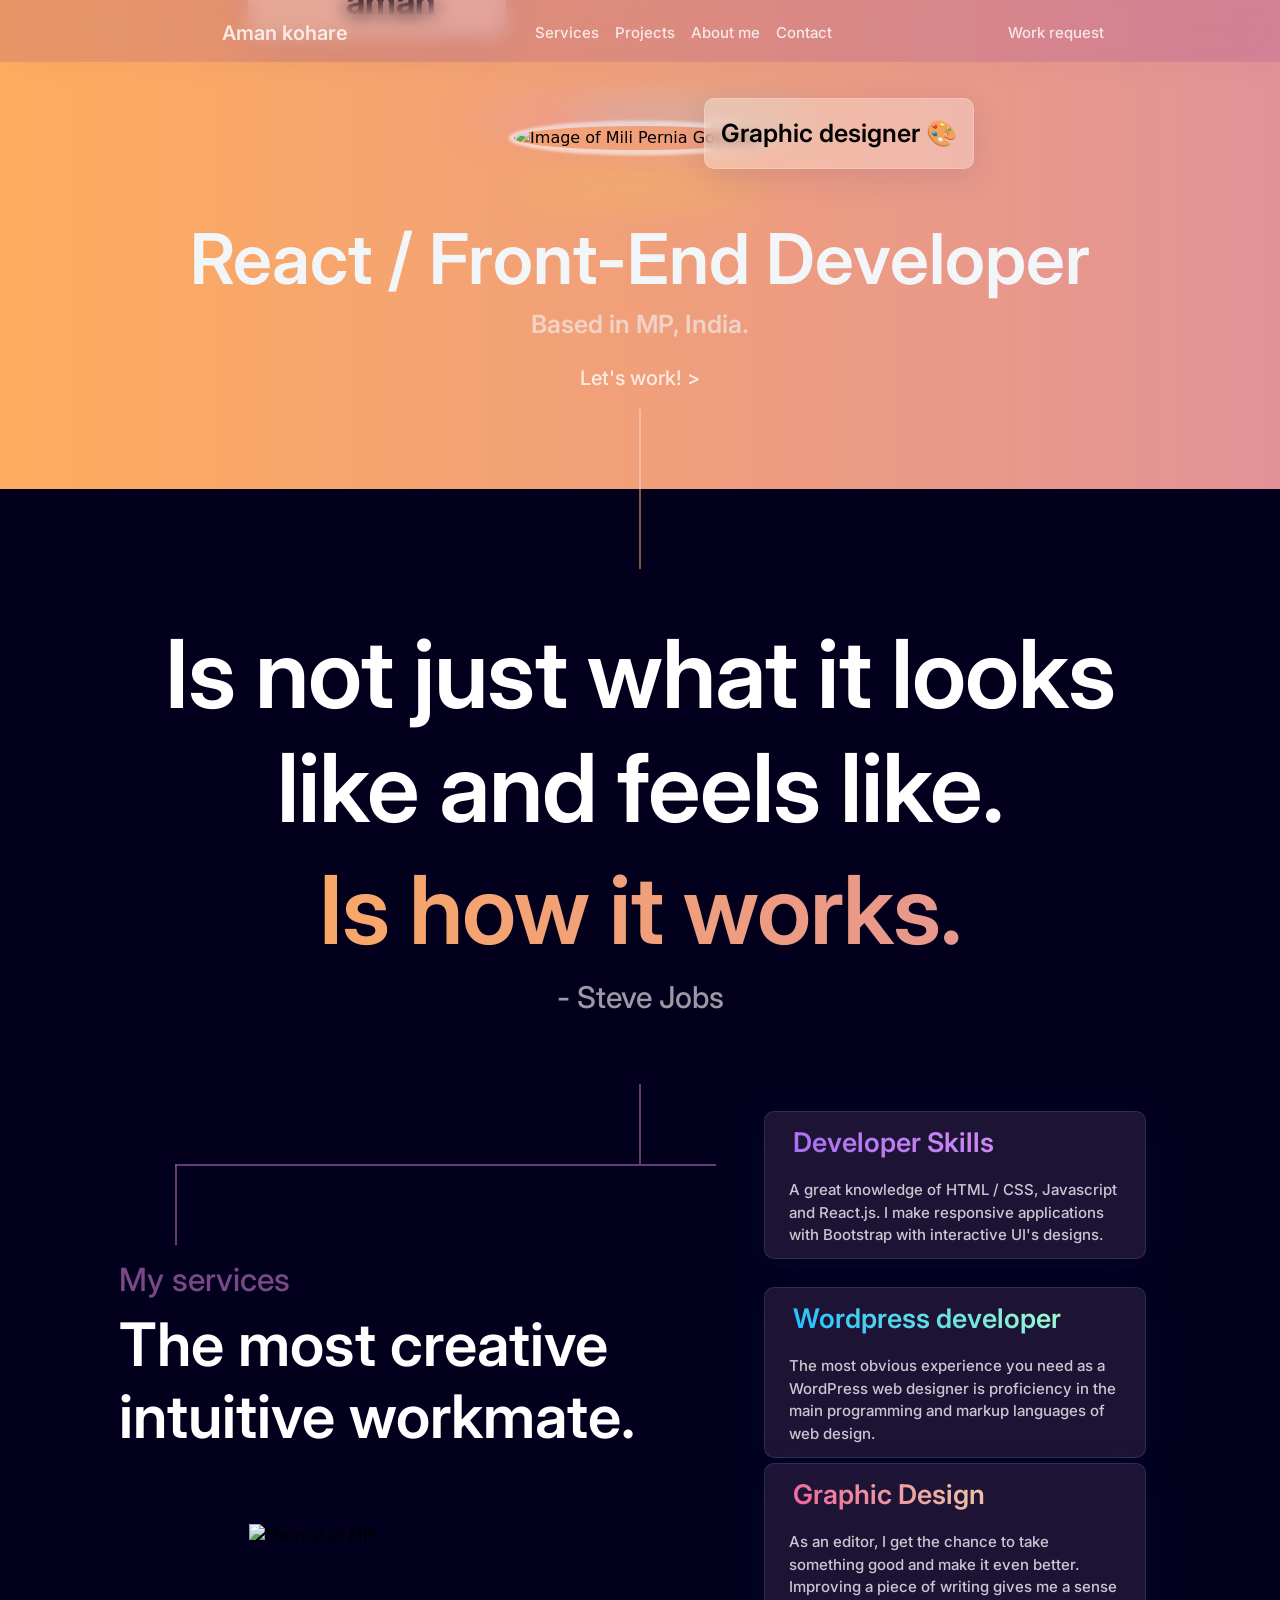
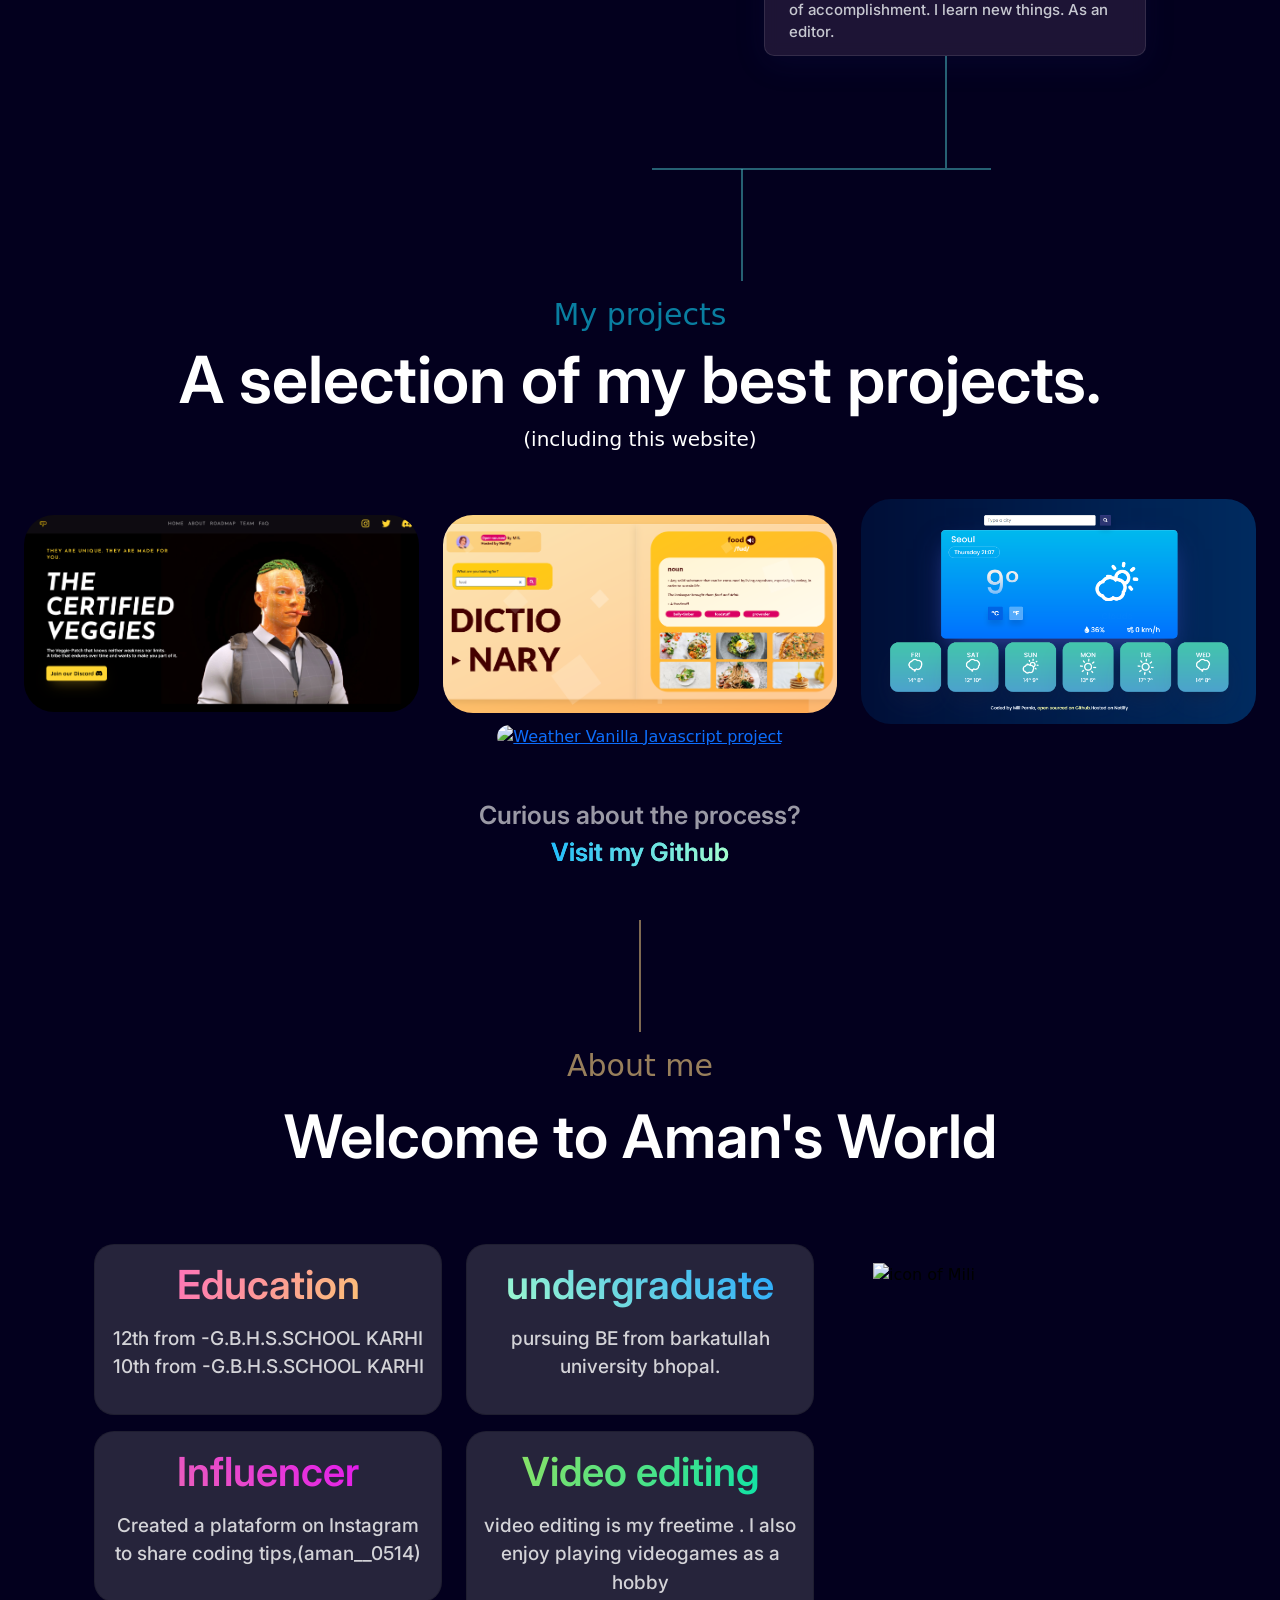
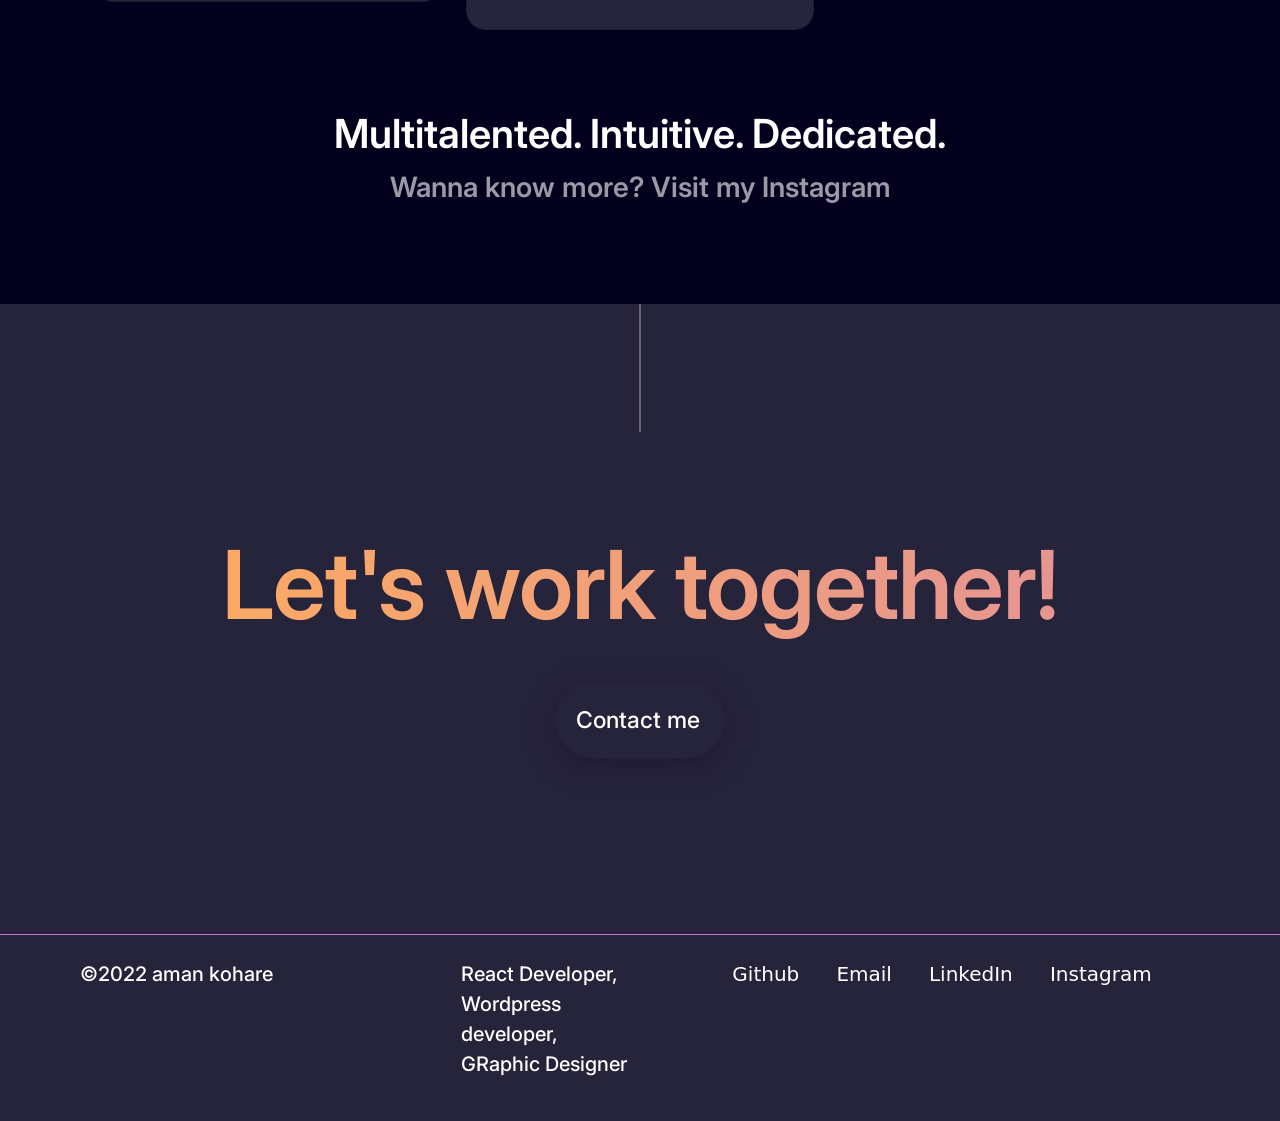
==== index.html @ 82303758 "nice n" ====
<!DOCTYPE html>
<html lang="en">
  <head>
    <meta charset="UTF-8" />
    <meta http-equiv="X-UA-Compatible" content="IE=edge" />
    <meta name="viewport" content="width=device-width, initial-scale=1.0" />
    <title>Aman kohare | Front-End Developer</title>
    <link rel="icon" type="image/jpg" href="/images/icon-2.png" />
    <link rel="stylesheet" href="/css/style.css" />
    <link rel="preconnect" href="https://fonts.googleapis.com" />
    <link rel="preconnect" href="https://fonts.gstatic.com" crossorigin />
    <link
      href="https://fonts.googleapis.com/css2?family=Inter:wght@400;500;600&display=swap"
      rel="stylesheet"
    />
    <script
      src="https://kit.fontawesome.com/af5476175e.js"
      crossorigin="anonymous"
    ></script>
    <link
      href="https://cdn.jsdelivr.net/npm/bootstrap@5.1.2/dist/css/bootstrap.min.css"
      rel="stylesheet"
      integrity="sha384-uWxY/CJNBR+1zjPWmfnSnVxwRheevXITnMqoEIeG1LJrdI0GlVs/9cVSyPYXdcSF"
      crossorigin="anonymous"
    />
  </head>
  <body class="card-footer">
    <!--Navigation bar-->
    <nav class="navbar navbar-expand-lg navbar-dark fixed-top navbar-color">
      <div class="container-fluid nav-font pt-1">
        <div
          class="col-2 d-none d-sm-none d-md-none d-lg-none d-xl-block"
        ></div>
        <div
          class="col-1 d-none d-sm-nonce d-md-none d-lg-block d-xl-none"
        ></div>
        <a class="navbar-brand col-2 nav-name" href="#main">
         Aman kohare</a
        >
        <button
          class="navbar-toggler"
          type="button"
          data-bs-toggle="collapse"
          data-bs-target="#navbarNav"
          aria-controls="navbarNav"
          aria-expanded="false"
          aria-label="Toggle navigation"
        >
          <span
            class="navbar-toggler-icon position-relative justify-content-sm-end"
          ></span>
        </button>
        <div class="collapse navbar-collapse" id="navbarNav">
          <ul class="navbar-nav justify-content-center">
            <li class="nav-item services">
              <a class="nav-link active" aria-current="page" href="#services"
                >Services</a
              >
            </li>
            <li class="nav-item">
              <a class="nav-link active" href="#project">Projects</a>
            </li>
            <li class="nav-item">
              <a class="nav-link active" href="#about">About me</a>
            </li>
            <li class="nav-item">
              <a class="nav-link active" href="#contact">Contact</a>
            </li>
            <li class="nav-item work-link d-none d-lg-block">
              <a class="nav-link work-link-color" href="/contact.html"
                >Work request <i class="fas fa-chevron-right ps-1"></i
              ></a>
            </li>
          </ul>
        </div>
      </div>
    </nav>

    <!--Background container-->
    <div class="container-fluid background-main" id="main">
      <!--Main image-->
      <div class="container">
        <div class="row icon-margin">
          <div class="col" align="center">
            <img
              class="img-fluid icon mt-5"
              src="./images/icon-1.png"
              alt="Image of Mili Pernia Gonzalez"
            />
          </div>
        </div>
      </div>

      <!--Name-->
      <div class="container position-relative move-name d-none d-lg-block">
        <div class="row row-cols-auto">
          <div class="col-1 d-md-block d-none d-lg-none"></div>
          <div class="col-sm-2 d-lg-block d-md-none"></div>
          <div class="row name-card">
            <div class="col-sm-1 col-sm-4">
              <h3 class="pt-4 d-none d-lg-block hand">👋</h3>
              <h3 class="pt-1 d-sm-none hand">👋</h3>
            </div>
            <div class="col-sm-1 col-sm-6 p-2">
              Hi! I am <span class="name">aman</span>
            </div>
          </div>
        </div>
      </div>

      <!--UI designer-->
      <div class="container position-relative d-none d-lg-block ui-design-card">
        <div class="row row-cols-auto">
          <div class="col-7"></div>
          <div class="col skills-bubble name-card">Wordpress developer 📐</div>
        </div>
      </div>

      <!--2D Artist-->
      <div class="container position-relative d-none d-lg-block artist-move">
        <div class="row row-cols-auto">
          <div class="col-6 d-none d-sm-none d-md-block d-lg-block"></div>
          <div class="col artist name-card">Graphic designer 🎨</div>
        </div>
      </div>

      <!--Name card for mobile-->
      <div class="container d-block d-lg-none">
        <div class="row row-cols-auto">
          <div class="col-3"></div>
          <div class="col-6" align="center">
            <div class="col-sm-1 col-sm-6 p-2 salute" align="center">
              👋 Hi! I am <span class="name">Aman</span>
            </div>
          </div>
        </div>
      </div>
      <!--Tittle-->
      <div class="container position-relative moving-tittle">
        <div class="row">
          <!--Name Card for Mobile-->
          <div class="col-12">
            <h1 class="tittle d-sm-block d-md-none d-lg-block" align="center">
             React / Front-End Developer
            </h1>
            <h2
              class="tittle-smaller d-none d-sm-none d-md-block d-lg-none"
              align="center"
            >
              React | Front-End Developer
            </h2>
          </div>
          <div class="col-12 based-in" align="center">
            <h2 class="size-based">Based in MP, India.</h2>
          </div>
        </div>
      </div>

      <!--Button Let's work-->
      <div class="container button-lets-work">
        <div class="row">
          <div class="col-3"></div>
          <div class="col-6" align="center">
            <a
              href="/contact.html"
              class="nav-link work-link-color lets-work mb-3"
              >Let's work! ></a
            >
          </div>

          <!--Line vertical-->
          <div class="col-3"></div>
          <div class="container d-flex justify-content-center">
            <div class="line"></div>
          </div>
        </div>
      </div>
    </div>

    <!--Quote-->
    <div class="container-fluid quote hide-me" id="quote">
      <div class="container d-flex justify-content-center">
        <div class="line-yellow"></div>
      </div>
      <div class="row">
        <div class="col-12">
          <h3 align="center" class="size-quote first-part-quote">
            Is not just what it looks like and feels like.
          </h3>
        </div>
        <div class="col-12">
          <h3 align="center" class="size-quote second-part-quote">
            Is how it works.
          </h3>
          <p align="center" class="steve-jobs">- Steve Jobs</p>
        </div>
      </div>
      <!--Line vertically-->
      <div class="container d-flex justify-content-center">
        <div class="line-purple"></div>
      </div>
    </div>

    <!--Skills container-->
    <div class="container-fluid services-space">
      <!--Line guidance-->
      <div class="container d-flex justify-content-start">
        <div class="col-1"></div>
        <div class="line-horizontal purple" id="services"></div>
      </div>
      <div class="container d-flex justify-content-start">
        <div class="col-1"></div>
        <div class="line-vertical purple adjust"></div>
      </div>
      <!--Tittles-->
      <div class="row">
        <div class="col-1"></div>
        <div class="col-6">
          <h2 class="services-head pt-3">My services</h2>
        </div>
        <div class="col-5"></div>
        <!--New row-->
        <div class="col-1"></div>
        <div class="col-6">
          <h3 class="tittle-services">The most creative intuitive workmate.</h3>
        </div>

        <!--Icon-->
        <div class="col-5"></div>
        <div class="col-2 ms-4"></div>
        <div class="col-6">
          <img
            class="img-fluid memoji"
            src="/images/icon-2.png"
            alt="Memoji of Mili"
          />
        </div>

        <!--Icons around-->

        <div class="container icons-first d-none d-sm-block">
          <div class="row">
            <div class="col-1 me-4"></div>
            <div class="col-3">
              <i class="fas fa-code code"></i>
            </div>
            <div class="col-1 ms-1">
              <i class="fab fa-bootstrap bootstrap"></i>
            </div>
          </div>
        </div>
        <div class="container d-none d-sm-block">
          <div class="row">
            <div class="col-2"></div>
            <div class="col-2">
              <i class="fab fa-js-square js"></i>
            </div>
            <div class="col">
              <i class="fab fa-github github"></i>
            </div>
          </div>
        </div>
        <!--Icons skills for mobile-->
        <div class="container d-block d-sm-none">
          <div class="row d-flex justify-content-center">
            <div class="col-2 size-skill-mobile">
              <i class="fas fa-code code-mobile"></i>
            </div>
            <div class="col-2 size-skill-mobile">
              <i class="fab fa-bootstrap bootstrap-mobile floating"></i>
            </div>
            <div class="col-2 size-skill-mobile">
              <i class="fab fa-js-square js-mobile"></i>
            </div>
            <div class="col-2 size-skill-mobile">
              <i class="fab fa-github github-mobile"></i>
            </div>
          </div>
        </div>
        <!--Skills grid-->
        <div class="container-fluid">
          <div class="row">
            <!--Developer skills-->
            <div class="col-6 ms-5"></div>
            <div class="col-sm-5 skill first-space" align="left">
              <div class="container card-skills w-75">
                <i class="fas fa-mouse-pointer pe-1 mouse"></i>
                <span class="developer-tittle">Developer Skills</span>
                <div
                  class="col description-skill developer-skills"
                  align="left"
                >
                  A great knowledge of HTML / CSS, Javascript and React.js. I make
                  responsive applications with Bootstrap with interactive UI's designs.
                </div>
              </div>
            </div>
            <!--UI Design-->
            <div class="col-6 ms-5"></div>
            <div class="col-sm-5 skill second-space" align="left">
              <div class="container card-skills w-75">
                <i class="fas fa-object-ungroup pe-1 design"></i>
                <span class="ui-tittle">Wordpress developer</span>
                <div class="col description-skill ui-design" align="left">
                  The most obvious experience you need as a WordPress web designer is proficiency in the main programming and markup languages of web design.
               
                </div>
              </div>
            </div>
            <!--2D artist-->
            <div class="col-6 ms-5"></div>
            <div class="col-sm-5 skill third-space" align="left">
              <div class="container card-skills w-75">
                <i class="fas fa-paint-brush pe-1 art"></i>
                <span class="artist-tittle">Graphic Design</span>
                <div
                  class="col description-skill artist-description"
                  align="left"
                >
                As an editor, I get the chance to take something good and make it even better. Improving a piece of writing gives me a sense of accomplishment. I learn new things. As an editor.
                </div>
              </div>
            </div>
          </div>
        </div>
      </div>
      <!--Line vertically-->
      <div class="container">
        <div class="row">
          <div class="col-9"></div>
          <div class="col-1 ms-2">
            <div
              class="
                line-blue-vertical
                space-line-projects
                d-none d-sm-none d-md-none d-lg-block
              "
            ></div>
          </div>
          <div class="col-6"></div>
          <!--Horizontal line-->
          <div class="col-2 d-none d-sm-none d-md-none d-lg-block">
            <div class="line-horizontal-project blue"></div>
          </div>
          <!--Vertical Line-->
          <div class="col-10 ms-2 d-block d-sm-block d-xl-block">
            <div class="line-blue-vertical projects-margin" id="project"></div>
          </div>
        </div>
      </div>
      <!--Space-->
      <div class="container moving-project-one">
        <div class="row"></div>
      </div>
      <!--My Projects container-->
      <div class="container-fluid moving-up-projects moving-project-one">
        <div class="row">
          <div class="col-12 d-flex justify-content-center">
            <h3 class="project-tittle">My projects</h3>
          </div>
          <div class="col-1"></div>
          <div class="col-10 d-flex justify-content-center">
            <h4 class="best-work">A selection of my best projects.</h4>
          </div>
          <div class="col-12 d-flex justify-content-center">
            <h5 class="comment-work">(including this website)</h5>
          </div>
            <!--1st project-->
            
            <div class="col-4 d-none d-lg-block d-xl-block padding-img-left" align="center">
              <a href="https://www.certifiedveggies.com" target="_blank">
                <img class="project-one img-fluid" src="./images/5.png" alt="Certified Veggies NFT website" /></a>
            </div>
            <!--1st project mobile-->
            <div class="
                          col-12
                          d-flex
                          justify-content-center
                          d-block d-lg-none 
                          project-padding
                        " align="center">
              <a href="https://laughing-agnesi-abec67.netlify.app" target="_blank">
                <img class="project-two img-fluid" src="./images/4.png" alt="Dictionary App project" />
              </a>
            </div>
          <!--2nd project-->
          
          <div class="col-4 d-none d-lg-block d-xl-block padding-img-left" align="center">
            <a
              href="https://laughing-agnesi-abec67.netlify.app"
              target="_blank"
            >
              <img
                class="project-one img-fluid"
                src="./images/4.png"
                alt="Dictionary App project"
            /></a>
          </div>
          <!--2nd project mobile-->
          <div
            class="
              col-12
              d-flex
              justify-content-center
              d-block d-lg-none 
              project-padding
            "
            align="center"
          >
            <a
            href="https://laughing-agnesi-abec67.netlify.app"
              target="_blank"
            >
              <img
                class="project-two img-fluid"
                src="./images/4.png"
                alt="Dictionary App project"
              />
            </a>
          </div>
            <!--3rd Project-->
          <div class="col-4 d-none d-lg-block d-xl-block padding-img-right" align="center">
            <a
              href="https://quizzical-roentgen-f3fd6b.netlify.app/"
              target="_blank"
            >
              <img
                class="project-two img-fluid"
                src="./images/3.png"
                alt="Weather React project"
              />
            </a>
          </div>
          <!--3rd project mobile-->
          <div
            class="
              col-12
              d-flex
              justify-content-center
              d-md-block d-lg-none d-xl-none
              project-padding
            "
            align="center"
          >
            <a
             href="https://quizzical-roentgen-f3fd6b.netlify.app/"
              target="_blank"
            >
              <img
                class="project-two img-fluid"
                src="./images/3.png"
                alt="Weather React project"
              />
            </a>
          </div>
          <!--4th Project-->
          <div class="col-12 d-none d-lg-block d-xl-block padding-img-right" align="center">
            <a
              href="https://www.shecodes.io/workshops/shecodes-plus-e97de30a-83ab-4a9d-a11c-2d346438a9bd/projects/494427"
              target="_blank"
            >
              <img
                class="project-three img-fluid"
                src="
            https://s3.amazonaws.com/shecodesio-production/uploads/files/000/018/934/original/project2.jpeg?1634303899"
                alt="Weather Vanilla Javascript project"
              />
            </a>
          </div>
          <!--4th project mobile-->
          <div
            class="
              col-12
              d-flex
              justify-content-center
              d-md-block d-lg-none d-xl-none
              project-padding
            "
            align="center"
          >
            <a
              href="https://www.shecodes.io/workshops/shecodes-plus-e97de30a-83ab-4a9d-a11c-2d346438a9bd/projects/494427"
              target="_blank"
            >
              <img
                class="project-two-mobile img-fluid"
                src="
https://s3.amazonaws.com/shecodesio-production/uploads/files/000/018/934/original/project2.jpeg?1634303899"
                alt="Weather Vanilla Javascript project"
              />
            </a>
          </div>
         
          <!--Message at the bottom-->
          <div class="col-12 d-flex justify-content-center" align="center">
            <p class="curious-message">Curious about the process?</p>
          </div>
          <div class="col-12 d-flex justify-content-center visit-position">
            <a href="https://github.com/Amankohare0514" target="_blank"
              ><p class="visit-message">Visit my Github</p></a
            >
          </div>
        </div>
      </div>

      <!--Vertical Line-->
      <div class="container">
        <div class="row">
          <div class="col-12"></div>
        </div>
      </div>
      <!--About me -->
      <div class="container">
        <div class="row">
          <div class="col-12 d-flex justify-content-center">
            <div
              class="line-yellow-vertical space-line-projects"
              id="about"
            ></div>
          </div>
        </div>
      </div>
      <div class="container">
        <div class="row">
          <div class="col-12 d-flex justify-content-center">
            <h3 class="about-me-tittle">About me</h3>
          </div>
          <div class="col-12 d-flex justify-content-center">
            <h3 class="tittle-services mt-3">Welcome to Aman's World</h3>
          </div>
          <!--Cards of About me-->
          <div class="row margin-cards">
            <div class="col-sm-4 d-block d-sm-none d-md-none d-lg-block">
              <div class="card shadow-pink">
                <div class="card-body" align="center">
                  <h5 class="card-title card-yellow">Education</h5>
                  <p class="card-info">
                    12th from -G.B.H.S.SCHOOL KARHI <br>
                    10th from -G.B.H.S.SCHOOL KARHI
                  </p>
                </div>
              </div>
            </div>
            <!--Sm for landscape-->
            <div class="col-sm-6 d-none d-sm-block d-md-none">
              <div class="card shadow-pink">
                <div class="card-body" align="center">
                  <h5 class="card-title card-yellow">Education</h5>
                  <p class="card-info">
                    12th from -G.B.H.S.SCHOOL KARHI <br>
                    10th from -G.B.H.S.SCHOOL KARHI
                  </p>
                </div>
              </div>
            </div>
            <!--Mobile version -->
            <div class="col-sm-6 d-none d-md-block d-lg-none">
              <div class="card shadow-pink">
                <div class="card-body landscape-padding" align="center">
                  <h5 class="card-title card-yellow">Education</h5>
                  <p class="card-info">
                    12th from -G.B.H.S.SCHOOL KARHI <br>
                    10th from -G.B.H.S.SCHOOL KARHI
                  </p>
                </div>
              </div>
            </div>
            <!--Illustration-->
            <div class="col-sm-4 d-block d-sm-none d-md-none d-lg-block">
              <div class="card shadow-blue">
                <div class="card-body" align="center">
                  <h5 class="card-title card-blue">undergraduate</h5>
                  <p class="card-info">
                    pursuing BE from barkatullah university bhopal.
                  </p>
                </div>
              </div>
            </div>
            <!--Sm for landscape-->
            <div class="col-sm-6 d-none d-sm-block d-md-none">
              <div class="card shadow-blue">
                <div class="card-body" align="center">
                  <h5 class="card-title card-blue">undergraduate</h5>
                  <p class="card-info">
                    pursuing BE from barkatullah university bhopal.
                  </p>
                </div>
              </div>
            </div>
            <!--Mobile version-->
            <div class="col-sm-6 d-none d-md-block d-lg-none">
              <div class="card shadow-blue">
                <div class="card-body" align="center">
                  <h5 class="card-title card-blue">undergraduate</h5>
                  <p class="card-info">
                    pursuing BE from barkatullah university bhopal.
                  </p>
                </div>
              </div>
            </div>
            <div
              class="col-sm-4 d-block d-sm-none d-md-none d-lg-block"
              align="center"
            ></div>
            <!--2nd row of cards-->
            <div
              class="
                col-sm-4
                margin-second-cards
                d-block d-sm-none d-md-none d-lg-block
              "
            >
              <div class="card shadow-purple">
                <div class="card-body" align="center">
                  <h5 class="card-title card-purple">Influencer</h5>
                  <p class="card-info">
                    Created a plataform on Instagram to share coding tips,(aman__0514)
                  </p>
                </div>
              </div>
            </div>

            <!--Sm for landscape-->
            <div
              class="col-sm-6 margin-second-cards d-none d-sm-block d-md-none"
            >
              <div class="card shadow-purple">
                <div class="card-body" align="center">
                  <h5 class="card-title card-purple">Influencer</h5>
                  <p class="card-info">
                    Created a plataform on Instagram to share coding tips,(aman__0514)
                  </p>
                </div>
              </div>
            </div>
            <!--Mobile Version-->
            <div
              class="col-sm-6 margin-second-cards d-none d-md-block d-lg-none"
            >
              <div class="card shadow-purple">
                <div class="card-body" align="center">
                  <h5 class="card-title card-purple">Influencer</h5>
                  <p class="card-info">
                    Created a plataform on Instagram to share coding tips,(aman__0514)
                  </p>
                </div>
              </div>
            </div>
            <!--Music-->
            <div
              class="
                col-sm-4
                margin-second-cards
                d-block d-sm-none d-md-none d-lg-block
              "
            >
              <div class="card shadow-green">
                <div class="card-body" align="center">
                  <h5 class="card-title card-green">Video editing</h5>
                  <p class="card-info">
                   video editing is my freetime . I also enjoy
                    playing videogames as a hobby
                  </p>
                </div>
              </div>
            </div>
            <!--sm for landscape-->
            <div
              class="col-sm-6 margin-second-cards d-none d-sm-block d-md-none"
            >
              <div class="card shadow-green">
                <div class="card-body" align="center">
                  <h5 class="card-title card-green">Music & Games</h5>
                  <p class="card-info">
                    video editing is my freetime . I also enjoy
                    playing videogames as a hobby
                  </p>
                </div>
              </div>
            </div>
            <!--Mobile Version-->
            <div
              class="col-sm-6 margin-second-cards d-none d-md-block d-lg-none"
            >
              <div class="card shadow-green">
                <div class="card-body" align="center">
                  <h5 class="card-title card-green">Music & Games</h5>
                  <p class="card-info">
                    video editing is my freetime . I also enjoy
                    playing videogames as a hobby
                  </p>
                </div>
              </div>
            </div>
            <div class="col-sm-4"></div>
          </div>
        </div>
      </div>
      <!--Memoji About me-->
      <div class="container d-none d-lg-block">
        <div class="row d-flex justify-content-end">
          <div class="col-3 moving-memoji">
            <img
              src="images/icon-2.png"
              class="memoji-about img-fluid"
              alt="icon of Mili"
            />
          </div>
        </div>
      </div>
      <!--Memoji about me for mobile-->
      <div class="container">
        <div
          class="row d-flex justify-content-center d-block d-sm-block d-md-none"
          align="center"
        >
          <div class="col-12 memoji-mobile">
            <img
              src="https://s3.amazonaws.com/shecodesio-production/uploads/files/000/019/464/original/icon_3.PNG?1634855683"
              class="img-fluid"
              alt="icon of Mili"
            />
          </div>
        </div>
      </div>
      <!--About me quote-->
      <div class="container moving-quote-mobile">
        <div class="row" align="center">
          <div class="col-12 d-flex justify-content-center" align="center">
            <h3 class="about-me-quote">Multitalented. Intuitive. Dedicated.</h3>
          </div>
          <div
            class="col-12 moving-click d-flex justify-content-center"
            align="center"
          >
            <p class="color-gradient-yellow">
              Wanna know more? Visit my
              <a
                href="https://www.instagram.com/aman__0514/"
                target="_blank"
                class="link-insta"
                >Instagram</a
              >
            </p>
          </div>
        </div>
      </div>
    </div>
    <!--Footer-->
    <div class="container-fluid background-footer">
      <div class="row">
        <!--Line-->
        <div class="container d-flex justify-content-center">
          <div class="line-footer" id="contact"></div>
        </div>
        <div class="col-12 padding-footer">
          <h3
            align="center"
            class="size-quote second-part-quote mobile-size-footer"
          >
            Let's work together!
          </h3>
          <div class="col-12" align="center">
            <form action="/contact.html">
              <button
                type="submit"
                value="Go to Contact page"
                class="btn btn-outline-primary"
              >
                Contact me <i class="fas fa-chevron-right ps-1"></i>
              </button>
            </form>
          </div>
        </div>
      </div>
    </div>
    <!--Footer links-->
    <div class="container-fluid border-top-footer">
      <div class="row">
        <div class="col-4">
          <p class="footer-description">©2022 aman kohare</p>
        </div>
        <div class="col-2">
          <p class="footer-description">React Developer, Wordpress developer,
             GRaphic Designer</p>
        </div>
        <div class="col-6" align="center">
          <a
            href="https://github.com/Amankohare0514"
            target="_blank"
            class="footer-description"
            >Github</a
          >
          <a href="https://mail.google.com/mail/u/0/#inbox?compose=new" class="footer-description"
            >Email</a
          >
          <a
            href="https://www.linkedin.com/in/aman-kohare-3a0678235/"
            target="_blank"
            class="footer-description"
            >LinkedIn</a
          >
          <a
            href="https://www.instagram.com/aman__0514/"
            target="_blank"
            class="footer-description"
            >Instagram</a
          >
        </div>
      </div>
    </div>
    <script
      src="https://cdn.jsdelivr.net/npm/bootstrap@5.1.2/dist/js/bootstrap.bundle.min.js"
      integrity="sha384-kQtW33rZJAHjgefvhyyzcGF3C5TFyBQBA13V1RKPf4uH+bwyzQxZ6CmMZHmNBEfJ"
      crossorigin="anonymous"
    ></script>
    <script src="https://ajax.googleapis.com/ajax/libs/jquery/2.1.3/jquery.min.js"></script>
    <script src="/javascript/jsc.js"></script>
  </body>
</html>
---- css/style.css ----
:root {
  --font: "Inter", sans-serif;
  --size-quote: 95px;
  --dark-background: #03001e;
  --yellow: #feac5e;
  --purple: #c779d0;
  --blue: #4bc0c8;
  --white: #ffffff;
  --violet: #9c6cebf3;
  --light-yellow: #fbd485;
  --pink: #ef629f;
  --light-blue: #20bdff;
  --opacity: 60%;
  --card-background: #26243b;
}

/*Galaxy Fold*/
@media only screen and (min-device-width: 280px) and (max-device-width: 653px) {
  img.icon {
    width: 200px !important;
    box-shadow: -30px -20px 20px rgba(227, 135, 255, 0.3),
      0px 40px 20px rgba(255, 219, 57, 0.3),
      30px -20px 20px rgba(118, 255, 255, 0.22) !important;
  }

  div.padding-body-contact {
    padding: 1rem 1rem !important;
    margin: 10rem 1rem 6.5rem 1rem !important;
  }

  div.margin-mobile-instagram {
    margin: 0 0rem 0 0rem !important;
  }

  img.image-contact {
    width: 140px !important;
    border-radius: 100%;
    -moz-border-radius: 50%;
    -webkit-border-radius: 50%;
    border-width: 10px;
    box-shadow: 0px 20px 40px rgba(90, 62, 99, 0.1),
      0 0 2pt 4pt rgba(255, 255, 255, 0.6);
  }

  div.contact-information {
    margin: 2rem 0 0 0;
  }

  h3.email-contact {
    font-family: var(--font);
    font-weight: 600;
    font-size: 20px !important;
    color: var(--white);
    margin: 1rem 0 0 0;
  }

  div.icons-contact {
    font-size: 30px !important;
    color: var(--white);
  }

  p.footer-description,
  a.footer-description {
    font-size: 9px !important;
    color: var(--white);
    font-weight: 500;
    text-decoration: none;
    transition: all 100ms ease-in-out;
  }

  div.border-top-footer {
    border-top: solid 1px var(--purple);
    margin: 0 0 4rem 0;
    padding: 1.5rem 1rem !important;
  }

  a.footer-description {
    margin: 0 0 0 0.3rem !important;
  }

  div.margin-cards {
    margin: 2rem 0 0 0 !important;
  }

  div.padding-footer {
    padding: 4rem 2rem 8rem 2rem !important;
  }

  button.btn {
    font-size: 17px !important;
    margin: 2rem 0 0 0;
    font-family: var(--font);
    font-weight: 400;
    padding: 1rem !important;
    color: #ffffff;
    font-weight: 500;
    border: none;
    border-radius: 45px;
    background-color: #a068d8;
    box-shadow: 0px 15px 20px rgba(131, 88, 175, 0.3) !important;
    color: #fff;
    transform: translateY(-7px);
  }

  div.memoji-mobile {
    width: 150px;
    text-align: center;
    margin: 2rem 0 0 0rem;
  }

  h5.card-title {
    font-family: var(--font) !important;
    font-weight: 600;
    margin: 0 0 1rem 0;
    font-size: 25px !important;
  }

  h3.about-me-quote {
    font-size: 30px !important;
    text-align: center;
  }

  div.moving-quote-mobile {
    margin: -2rem 0 0 0;
  }

  p.card-info {
    font-size: 17px !important;
  }

  div.shadow-pink {
    margin: 0 0 2rem 0 !important;
  }

  p.color-gradient-yellow {
    font-size: 20px !important;
  }

  h3.about-me-tittle {
    font-size: 25px !important;
    color: var(--light-yellow);
    opacity: var(--opacity);
    margin: 3rem 0 0 0;
  }

  h1.tittle {
    font-size: 30px !important;
  }

  h2.size-based {
    font-size: 17px !important;
  }

  div.move-name {
    font-size: 14px !important;
  }

  h3.hand {
    font-size: 20px !important;
  }

  img.memoji {
    width: 120px !important;
    margin-top: -12rem !important;
    margin-left: 1rem !important;
  }

  span.name {
    font-size: 15px !important;
  }

  div.moving-tittle {
    margin-top: 2rem !important;
  }

  h2.services-head {
    font-size: 20px !important;
  }

  h3.tittle-services {
    font-size: 30px !important;
  }

  li.services {
    margin-left: 0 !important;
  }

  a.lets-work {
    font-size: 18px !important;
  }

  div.quote {
    padding: 0 2rem !important;
  }

  h3.size-quote {
    font-size: 30px !important;
  }
  p.steve-jobs {
    font-size: 15px !important;
  }

  div.line-yellow,
  .line-purple {
    height: 50px !important;
  }

  h3.first-part-quote {
    padding-top: 1rem !important;
  }

  p.steve-jobs {
    padding-bottom: 1rem !important;
  }

  div.line-horizontal {
    width: 12.9rem !important;
    border-top: 2px solid;
    opacity: 50%;
    padding: 0;
    display: flex;
  }

  img.memoji {
    width: 80px !important;
    margin-left: 4rem !important;
    margin-top: -10rem !important;
  }

  div.first-space {
    margin-top: 2rem !important;
  }

  div.second-space {
    margin-top: 2rem !important;
  }

  div.third-space {
    margin-top: 2rem !important;
  }

  span.ui-tittle {
    font-size: 21px !important;
  }

  span.developer-tittle {
    font-size: 21px !important;
  }

  span.artist-tittle {
    font-size: 21px !important;
  }

  div.description-skill {
    font-size: 12px !important;
  }

  h3.tittle-services {
    font-size: 25px !important;
  }

  i.bootstrap {
    margin-left: 10rem;
    font-size: 30px !important;
  }

  i.code {
    margin-left: 8rem;
    font-size: 30px !important;
    margin-top: 1rem !important;
  }

  i.js {
    margin-left: 2rem !important;
  }

  div.size-skill-mobile {
    font-size: 28px;
  }

  i.js-mobile {
    color: var(--light-yellow);
  }

  i.bootstrap-mobile {
    color: var(--purple);
  }

  i.code-mobile {
    color: var(--light-blue);
  }

  i.github-mobile {
    color: var(--pink);
  }

  div.projects-margin {
    margin: -0.08rem 0 0 22.8rem !important;
  }

  h4.best-work {
    color: var(--white);
    font-size: 28px !important;
    font-family: var(--font);
    font-weight: 600;
    text-align: center;
    margin: 1rem 0 0 0 !important;
  }

  h3.project-tittle {
    font-size: 24px !important;
  }


  img.project-two-mobile {
    border-radius: 20px !important;
    width: 600px;
  }

  div.line-blue-vertical {
    height: 5rem !important;
    margin: 0 0 0 -9rem !important;
    border-left: 2px solid var(--blue);
    opacity: 50%;
    padding: 0;
    display: flex;
  }

  p.curious-message {
    color: var(--white);
    font-size: 19px !important;
    font-family: var(--font);
    opacity: var(--opacity);
    font-weight: 600;
    margin: 1rem 0 0 0 !important;
  }

  div.visit-position {
    background-color: #f3ec78;
    background: linear-gradient(
      90deg,
      #20bdff,
      #a5fecb
    ); /* Chrome 10-25, Safari 5.1-6 */

    background-clip: text;
    -webkit-background-clip: text;
    -moz-background-clip: text;
    -webkit-text-fill-color: transparent;
    height: fit-content;
    font-size: 19px !important;
    font-family: var(--font);
    font-weight: 600;
  }

  p.visit-message {
    background-color: #f3ec78;
    background: linear-gradient(
      90deg,
      #20bdff,
      #a5fecb
    ); /* Chrome 10-25, Safari 5.1-6 */

    background-clip: text;
    -webkit-background-clip: text;
    -moz-background-clip: text;
    -webkit-text-fill-color: transparent;
    height: fit-content;
    font-size: 19px !important;
    font-family: var(--font);
    font-weight: 600;
  }

  div.line-yellow-vertical {
    height: 5rem !important;
  }
}

/*Surface Duo*/
@media only screen and (min-device-width: 540px) and (max-device-width: 720px) {
  img.icon {
    width: 200px !important;
    box-shadow: -30px -20px 20px rgba(227, 135, 255, 0.3),
      0px 40px 20px rgba(255, 219, 57, 0.3),
      30px -20px 20px rgba(118, 255, 255, 0.22) !important;
  }

  div.padding-body-contact {
    padding: 1rem 1rem !important;
    margin: 10rem 1rem 6.5rem 1rem !important;
  }

  div.margin-mobile-instagram {
    margin: 0 0rem 0 0rem !important;
  }

  img.image-contact {
    width: 140px !important;
    border-radius: 100%;
    -moz-border-radius: 50%;
    -webkit-border-radius: 50%;
    border-width: 10px;
    box-shadow: 0px 20px 40px rgba(90, 62, 99, 0.1),
      0 0 2pt 4pt rgba(255, 255, 255, 0.6);
  }

  div.contact-information {
    margin: 2rem 0 0 0;
  }

  h3.email-contact {
    font-family: var(--font);
    font-weight: 600;
    font-size: 18px !important;
    color: var(--white);
    margin: 1rem 0 0 0;
  }

  div.icons-contact {
    font-size: 50px;
    color: var(--white);
  }

  p.footer-description,
  a.footer-description {
    font-size: 9px !important;
    color: var(--white);
    font-weight: 500;
    text-decoration: none;
    transition: all 100ms ease-in-out;
  }

  div.border-top-footer {
    border-top: solid 1px var(--purple);
    margin: 0 0 4rem 0;
    padding: 1.5rem 1rem !important;
  }

  a.footer-description {
    margin: 0 0 0 0.3rem !important;
  }

  div.margin-cards {
    margin: 2rem 0 0 0 !important;
  }

  div.padding-footer {
    padding: 4rem 2rem 8rem 2rem !important;
  }

  button.btn {
    font-size: 17px !important;
    margin: 2rem 0 0 0;
    font-family: var(--font);
    font-weight: 400;
    padding: 1rem !important;
    color: #ffffff;
    font-weight: 500;
    border: none;
    border-radius: 45px;
    background-color: #a068d8;
    box-shadow: 0px 15px 20px rgba(131, 88, 175, 0.3) !important;
    color: #fff;
    transform: translateY(-7px);
  }

  div.memoji-mobile {
    width: 150px;
    text-align: center;
    margin: 2rem 0 0 0;
  }

  h5.card-title {
    font-family: var(--font) !important;
    font-weight: 600;
    margin: 0 0 1rem 0;
    font-size: 25px !important;
  }

  h3.about-me-quote {
    font-size: 30px !important;
    text-align: center;
  }

  div.moving-quote-mobile {
    margin: 0 0 0 0rem;
  }

  p.card-info {
    font-size: 17px !important;
  }

  div.shadow-pink {
    margin: 0 0 2rem 0 !important;
  }

  p.color-gradient-yellow {
    font-size: 20px !important;
  }

  h3.about-me-tittle {
    font-size: 25px !important;
    color: var(--light-yellow);
    opacity: var(--opacity);
    margin: 3rem 0 0 0;
  }

  h1.tittle {
    font-size: 30px !important;
  }

  h2.size-based {
    font-size: 17px !important;
  }

  div.move-name {
    font-size: 14px !important;
  }

  h3.hand {
    font-size: 20px !important;
  }

  img.memoji {
    width: 120px !important;
    margin-top: -12rem !important;
    margin-left: 8.5rem !important;
  }

  span.name {
    font-size: 15px !important;
  }

  div.moving-tittle {
    margin-top: 2rem !important;
  }

  h2.services-head {
    font-size: 20px !important;
  }

  h3.tittle-services {
    font-size: 30px !important;
  }

  li.services {
    margin-left: 0 !important;
  }

  a.lets-work {
    font-size: 18px !important;
  }

  div.quote {
    padding: 0 2rem !important;
  }

  h3.size-quote {
    font-size: 30px !important;
  }
  p.steve-jobs {
    font-size: 15px !important;
  }

  div.line-yellow,
  .line-purple {
    height: 50px !important;
  }

  h3.first-part-quote {
    padding-top: 1rem !important;
  }

  p.steve-jobs {
    padding-bottom: 1rem !important;
  }

  div.line-horizontal {
    width: 18.1rem !important;
    border-top: 2px solid;
    opacity: 50%;
    padding: 0;
    display: flex;
  }

  img.memoji {
    width: 150px !important;
    margin-left: 4rem !important;
    margin-top: 2rem !important;
    margin-bottom: 1rem;
  }

  div.first-space {
    margin-top: 2rem !important;
  }

  div.second-space {
    margin-top: 1.5rem !important;
  }

  div.third-space {
    margin-top: 1.5rem !important;
    margin-bottom: 3rem;
  }

  span.ui-tittle {
    font-size: 21px !important;
  }

  span.developer-tittle {
    font-size: 18px !important;
  }

  span.artist-tittle {
    font-size: 21px !important;
  }

  div.description-skill {
    font-size: 12px !important;
  }

  h3.tittle-services {
    font-size: 25px !important;
  }

  i.bootstrap {
    margin-left: 5rem;
    font-size: 30px !important;
  }

  i.code {
    margin-left: -2rem;
    font-size: 40px !important;
    margin-top: 1rem !important;
  }

  i.js {
    margin-left: -2rem !important;
  }

  div.size-skill-mobile {
    font-size: 28px;
  }

  div.projects-margin {
    margin: -0.08rem 0 0 22.8rem !important;
  }

  h4.best-work {
    color: var(--white);
    font-size: 28px !important;
    font-family: var(--font);
    font-weight: 600;
    text-align: center;
    margin: 1rem 0 0 0 !important;
  }

  h3.project-tittle {
    font-size: 24px !important;
  }

  img.project-one-mobile {
    border-radius: 20px !important;
    width: 600px;
  }


  img.project-two-mobile {
    border-radius: 20px !important;
    width: 600px;
  }

  div.line-blue-vertical {
    height: 5rem !important;
    margin: 0 0 0 22rem !important;
    border-left: 2px solid var(--blue);
    opacity: 50%;
    padding: 0;
    display: flex;
  }

  p.curious-message {
    color: var(--white);
    font-size: 19px !important;
    font-family: var(--font);
    opacity: var(--opacity);
    font-weight: 600;
    margin: 1rem 0 0 0 !important;
  }

  div.visit-position {
    background-color: #f3ec78;
    background: linear-gradient(
      90deg,
      #20bdff,
      #a5fecb
    ); /* Chrome 10-25, Safari 5.1-6 */

    background-clip: text;
    -webkit-background-clip: text;
    -moz-background-clip: text;
    -webkit-text-fill-color: transparent;
    height: fit-content;
    font-size: 19px !important;
    font-family: var(--font);
    font-weight: 600;
  }

  p.visit-message {
    background-color: #f3ec78;
    background: linear-gradient(
      90deg,
      #20bdff,
      #a5fecb
    ); /* Chrome 10-25, Safari 5.1-6 */

    background-clip: text;
    -webkit-background-clip: text;
    -moz-background-clip: text;
    -webkit-text-fill-color: transparent;
    height: fit-content;
    font-size: 19px !important;
    font-family: var(--font);
    font-weight: 600;
  }

  div.line-yellow-vertical {
    height: 5rem !important;
  }
}

/*Phone Landscape*/

/*Iphone 6/7/8*/
@media only screen and (min-device-width: 375px) and (max-device-width: 667px) and (orientation: landscape) {
  img.icon {
    width: 200px !important;
    box-shadow: -30px -20px 20px rgba(227, 135, 255, 0.3),
      0px 40px 20px rgba(255, 219, 57, 0.3),
      30px -20px 20px rgba(118, 255, 255, 0.22) !important;
  }

  div.padding-body-contact {
    padding: 1rem 1rem !important;
    margin: 10rem 1rem 6.5rem 1rem !important;
  }

  div.margin-mobile-instagram {
    margin: 0 0rem 0 0rem !important;
  }

  img.image-contact {
    width: 140px !important;
    border-radius: 100%;
    -moz-border-radius: 50%;
    -webkit-border-radius: 50%;
    border-width: 10px;
    box-shadow: 0px 20px 40px rgba(90, 62, 99, 0.1),
      0 0 2pt 4pt rgba(255, 255, 255, 0.6);
  }

  div.contact-information {
    margin: 2rem 0 0 0;
  }

  h3.email-contact {
    font-family: var(--font);
    font-weight: 600;
    font-size: 18px !important;
    color: var(--white);
    margin: 1rem 0 0 0;
  }

  div.icons-contact {
    font-size: 50px;
    color: var(--white);
  }

  p.footer-description,
  a.footer-description {
    font-size: 9px !important;
    color: var(--white);
    font-weight: 500;
    text-decoration: none;
    transition: all 100ms ease-in-out;
  }

  div.border-top-footer {
    border-top: solid 1px var(--purple);
    margin: 0 0 4rem 0;
    padding: 1.5rem 1rem !important;
  }

  a.footer-description {
    margin: 0 0 0 0.3rem !important;
  }

  div.margin-cards {
    margin: 2rem 0 0 0 !important;
  }

  div.padding-footer {
    padding: 4rem 2rem 8rem 2rem !important;
  }

  button.btn {
    font-size: 17px !important;
    margin: 2rem 0 0 0;
    font-family: var(--font);
    font-weight: 400;
    padding: 1rem !important;
    color: #ffffff;
    font-weight: 500;
    border: none;
    border-radius: 45px;
    background-color: #a068d8;
    box-shadow: 0px 15px 20px rgba(131, 88, 175, 0.3) !important;
    color: #fff;
    transform: translateY(-7px);
  }

  div.memoji-mobile {
    width: 150px;
    text-align: center;
    margin: 2rem 0 0 0;
  }

  h5.card-title {
    font-family: var(--font) !important;
    font-weight: 600;
    margin: 0 0 1rem 0;
    font-size: 25px !important;
  }

  h3.about-me-quote {
    font-size: 30px !important;
    text-align: center;
  }

  div.moving-quote-mobile {
    margin: 0 0 0 3rem;
  }

  p.card-info {
    font-size: 17px !important;
  }

  div.shadow-pink {
    margin: 0 0 2rem 0 !important;
  }

  p.color-gradient-yellow {
    font-size: 20px !important;
  }

  h3.about-me-tittle {
    font-size: 25px !important;
    color: var(--light-yellow);
    opacity: var(--opacity);
    margin: 3rem 0 0 0;
  }

  h1.tittle {
    font-size: 30px !important;
  }

  h2.size-based {
    font-size: 17px !important;
  }

  div.move-name {
    font-size: 14px !important;
  }

  h3.hand {
    font-size: 20px !important;
  }

  img.memoji {
    width: 120px !important;
    margin-top: -12rem !important;
    margin-left: 8.5rem !important;
  }

  span.name {
    font-size: 15px !important;
  }

  div.moving-tittle {
    margin-top: 2rem !important;
  }

  h2.services-head {
    font-size: 20px !important;
  }

  h3.tittle-services {
    font-size: 30px !important;
  }

  li.services {
    margin-left: 0 !important;
  }

  a.lets-work {
    font-size: 18px !important;
  }

  div.quote {
    padding: 0 2rem !important;
  }

  h3.size-quote {
    font-size: 30px !important;
  }
  p.steve-jobs {
    font-size: 15px !important;
  }

  div.line-yellow,
  .line-purple {
    height: 50px !important;
  }

  h3.first-part-quote {
    padding-top: 1rem !important;
  }

  p.steve-jobs {
    padding-bottom: 1rem !important;
  }

  div.line-horizontal {
    width: 18.1rem !important;
    border-top: 2px solid;
    opacity: 50%;
    padding: 0;
    display: flex;
  }

  img.memoji {
    width: 180px !important;
    margin-left: -1rem !important;
    margin-top: 2rem !important;
  }

  div.first-space {
    margin-top: -30rem !important;
  }

  div.second-space {
    margin-top: -18rem !important;
  }

  div.third-space {
    margin-top: -6rem !important;
    margin-bottom: 3rem;
  }

  span.ui-tittle {
    font-size: 21px !important;
  }

  span.developer-tittle {
    font-size: 18px !important;
  }

  span.artist-tittle {
    font-size: 21px !important;
  }

  div.description-skill {
    font-size: 12px !important;
  }

  h3.tittle-services {
    font-size: 25px !important;
  }

  i.bootstrap {
    margin-left: 5rem;
    font-size: 30px !important;
  }

  i.code {
    margin-left: -2rem;
    font-size: 40px !important;
    margin-top: 1rem !important;
  }

  i.js {
    margin-left: -2rem !important;
  }

  div.size-skill-mobile {
    font-size: 28px;
  }

  div.projects-margin {
    margin: -0.08rem 0 0 22.8rem !important;
  }

  h4.best-work {
    color: var(--white);
    font-size: 28px !important;
    font-family: var(--font);
    font-weight: 600;
    text-align: center;
    margin: 1rem 0 0 0 !important;
  }

  h3.project-tittle {
    font-size: 24px !important;
  }


  img.project-two-mobile {
    border-radius: 20px !important;
    width: 600px;
  }

  div.line-blue-vertical {
    height: 5rem !important;
    margin: 0 0 0 22rem !important;
    border-left: 2px solid var(--blue);
    opacity: 50%;
    padding: 0;
    display: flex;
  }

  p.curious-message {
    color: var(--white);
    font-size: 19px !important;
    font-family: var(--font);
    opacity: var(--opacity);
    font-weight: 600;
    margin: 1rem 0 0 0 !important;
  }

  div.visit-position {
    background-color: #f3ec78;
    background: linear-gradient(
      90deg,
      #20bdff,
      #a5fecb
    ); /* Chrome 10-25, Safari 5.1-6 */

    background-clip: text;
    -webkit-background-clip: text;
    -moz-background-clip: text;
    -webkit-text-fill-color: transparent;
    height: fit-content;
    font-size: 19px !important;
    font-family: var(--font);
    font-weight: 600;
  }

  p.visit-message {
    background-color: #f3ec78;
    background: linear-gradient(
      90deg,
      #20bdff,
      #a5fecb
    ); /* Chrome 10-25, Safari 5.1-6 */

    background-clip: text;
    -webkit-background-clip: text;
    -moz-background-clip: text;
    -webkit-text-fill-color: transparent;
    height: fit-content;
    font-size: 19px !important;
    font-family: var(--font);
    font-weight: 600;
  }

  div.line-yellow-vertical {
    height: 5rem !important;
  }
}

/*Responsive*/
@media only screen and (min-device-width: 375px) and (max-device-width: 812px) and (orientation: landscape) {
  img.icon {
    width: 200px !important;
    box-shadow: -30px -20px 20px rgba(227, 135, 255, 0.3),
      0px 40px 20px rgba(255, 219, 57, 0.3),
      30px -20px 20px rgba(118, 255, 255, 0.22) !important;
  }

  div.padding-body-contact {
    padding: 1rem 1rem !important;
    margin: 10rem 1rem 6.5rem 1rem !important;
  }

  div.margin-mobile-instagram {
    margin: 0 0rem 0 0rem !important;
  }

  img.image-contact {
    width: 140px !important;
    border-radius: 100%;
    -moz-border-radius: 50%;
    -webkit-border-radius: 50%;
    border-width: 10px;
    box-shadow: 0px 20px 40px rgba(90, 62, 99, 0.1),
      0 0 2pt 4pt rgba(255, 255, 255, 0.6);
  }

  div.contact-information {
    margin: 2rem 0 0 0;
  }

  h3.email-contact {
    font-family: var(--font);
    font-weight: 600;
    font-size: 18px !important;
    color: var(--white);
    margin: 1rem 0 0 0;
  }

  div.icons-contact {
    font-size: 50px;
    color: var(--white);
  }

  p.footer-description,
  a.footer-description {
    font-size: 9px !important;
    color: var(--white);
    font-weight: 500;
    text-decoration: none;
    transition: all 100ms ease-in-out;
  }

  div.border-top-footer {
    border-top: solid 1px var(--purple);
    margin: 0 0 4rem 0;
    padding: 1.5rem 1rem !important;
  }

  a.footer-description {
    margin: 0 0 0 0.3rem !important;
  }

  div.margin-cards {
    margin: 2rem 0 0 0 !important;
  }

  div.padding-footer {
    padding: 4rem 2rem 8rem 2rem !important;
  }

  button.btn {
    font-size: 17px !important;
    margin: 2rem 0 0 0;
    font-family: var(--font);
    font-weight: 400;
    padding: 1rem !important;
    color: #ffffff;
    font-weight: 500;
    border: none;
    border-radius: 45px;
    background-color: #a068d8;
    box-shadow: 0px 15px 20px rgba(131, 88, 175, 0.3) !important;
    color: #fff;
    transform: translateY(-7px);
  }

  div.memoji-mobile {
    width: 150px;
    text-align: center;
    margin: 2rem 0 0 0;
  }

  h5.card-title {
    font-family: var(--font) !important;
    font-weight: 600;
    margin: 0 0 1rem 0;
    font-size: 25px !important;
  }

  h3.about-me-quote {
    font-size: 30px !important;
    text-align: center;
  }

  div.moving-quote-mobile {
    margin: 0 0 0 3rem;
  }

  p.card-info {
    font-size: 17px !important;
  }

  div.shadow-pink {
    margin: 0 0 2rem 0 !important;
  }

  p.color-gradient-yellow {
    font-size: 20px !important;
  }

  h3.about-me-tittle {
    font-size: 25px !important;
    color: var(--light-yellow);
    opacity: var(--opacity);
    margin: 3rem 0 0 0;
  }

  h1.tittle {
    font-size: 30px !important;
  }

  h2.size-based {
    font-size: 17px !important;
  }

  div.move-name {
    font-size: 14px !important;
  }

  h3.hand {
    font-size: 20px !important;
  }

  img.memoji {
    width: 120px !important;
    margin-top: -12rem !important;
    margin-left: 8.5rem !important;
  }

  span.name {
    font-size: 15px !important;
  }

  div.moving-tittle {
    margin-top: 2rem !important;
  }

  h2.services-head {
    font-size: 20px !important;
  }

  h3.tittle-services {
    font-size: 30px !important;
  }

  li.services {
    margin-left: 0 !important;
  }

  a.lets-work {
    font-size: 18px !important;
  }

  div.quote {
    padding: 0 2rem !important;
  }

  h3.size-quote {
    font-size: 30px !important;
  }
  p.steve-jobs {
    font-size: 15px !important;
  }

  div.line-yellow,
  .line-purple {
    height: 50px !important;
  }

  h3.first-part-quote {
    padding-top: 1rem !important;
  }

  p.steve-jobs {
    padding-bottom: 1rem !important;
  }

  div.line-horizontal {
    width: 18.1rem !important;
    border-top: 2px solid;
    opacity: 50%;
    padding: 0;
    display: flex;
  }

  img.memoji {
    width: 180px !important;
    margin-left: -1rem !important;
    margin-top: 2rem !important;
  }

  div.first-space {
    margin-top: -30rem !important;
  }

  div.second-space {
    margin-top: -18rem !important;
  }

  div.third-space {
    margin-top: -6rem !important;
    margin-bottom: 3rem;
  }

  span.ui-tittle {
    font-size: 21px !important;
  }

  span.developer-tittle {
    font-size: 18px !important;
  }

  span.artist-tittle {
    font-size: 21px !important;
  }

  div.description-skill {
    font-size: 12px !important;
  }

  h3.tittle-services {
    font-size: 25px !important;
  }

  i.bootstrap {
    margin-left: 5rem;
    font-size: 30px !important;
  }

  i.code {
    margin-left: -2rem;
    font-size: 40px !important;
    margin-top: 1rem !important;
  }

  i.js {
    margin-left: -2rem !important;
  }

  div.size-skill-mobile {
    font-size: 28px;
  }

  div.projects-margin {
    margin: -0.08rem 0 0 22.8rem !important;
  }

  h4.best-work {
    color: var(--white);
    font-size: 28px !important;
    font-family: var(--font);
    font-weight: 600;
    text-align: center;
    margin: 1rem 0 0 0 !important;
  }

  h3.project-tittle {
    font-size: 24px !important;
  }

  img.project-two-mobile {
    border-radius: 20px !important;
    width: 600px;
  }

  div.line-blue-vertical {
    height: 5rem !important;
    margin: 0 0 0 22rem !important;
    border-left: 2px solid var(--blue);
    opacity: 50%;
    padding: 0;
    display: flex;
  }

  p.curious-message {
    color: var(--white);
    font-size: 19px !important;
    font-family: var(--font);
    opacity: var(--opacity);
    font-weight: 600;
    margin: 1rem 0 0 0 !important;
  }

  div.visit-position {
    background-color: #f3ec78;
    background: linear-gradient(
      90deg,
      #20bdff,
      #a5fecb
    ); /* Chrome 10-25, Safari 5.1-6 */

    background-clip: text;
    -webkit-background-clip: text;
    -moz-background-clip: text;
    -webkit-text-fill-color: transparent;
    height: fit-content;
    font-size: 19px !important;
    font-family: var(--font);
    font-weight: 600;
  }

  p.visit-message {
    background-color: #f3ec78;
    background: linear-gradient(
      90deg,
      #20bdff,
      #a5fecb
    ); /* Chrome 10-25, Safari 5.1-6 */

    background-clip: text;
    -webkit-background-clip: text;
    -moz-background-clip: text;
    -webkit-text-fill-color: transparent;
    height: fit-content;
    font-size: 19px !important;
    font-family: var(--font);
    font-weight: 600;
  }

  div.line-yellow-vertical {
    height: 5rem !important;
  }
}

/*Phone Media query*/

@media only screen and (min-device-width: 320px) and (max-device-width: 480px) and (-webkit-min-device-pixel-ratio: 2) {
  img.icon {
    width: 200px !important;
    box-shadow: -30px -20px 20px rgba(227, 135, 255, 0.3),
      0px 40px 20px rgba(255, 219, 57, 0.3),
      30px -20px 20px rgba(118, 255, 255, 0.22) !important;
  }

  div.padding-body-contact {
    padding: 1rem 1rem !important;
    margin: 10rem 1rem 6.5rem 1rem !important;
  }

  div.margin-mobile-instagram {
    margin: 0 0rem 0 0rem !important;
  }

  img.image-contact {
    width: 140px !important;
    border-radius: 100%;
    -moz-border-radius: 50%;
    -webkit-border-radius: 50%;
    border-width: 10px;
    box-shadow: 0px 20px 40px rgba(90, 62, 99, 0.1),
      0 0 2pt 4pt rgba(255, 255, 255, 0.6);
  }

  div.contact-information {
    margin: 2rem 0 0 0;
  }

  h3.email-contact {
    font-family: var(--font);
    font-weight: 600;
    font-size: 18px !important;
    color: var(--white);
    margin: 1rem 0 0 0;
  }

  div.icons-contact {
    font-size: 50px;
    color: var(--white);
  }

  p.footer-description,
  a.footer-description {
    font-size: 9px !important;
    color: var(--white);
    font-weight: 500;
    text-decoration: none;
    transition: all 100ms ease-in-out;
  }

  div.border-top-footer {
    border-top: solid 1px var(--purple);
    margin: 0 0 4rem 0;
    padding: 1.5rem 1rem !important;
  }

  a.footer-description {
    margin: 0 0 0 0.3rem !important;
  }

  div.margin-cards {
    margin: 2rem 0 0 0 !important;
  }

  div.padding-footer {
    padding: 4rem 2rem 8rem 2rem !important;
  }

  button.btn {
    font-size: 17px !important;
    margin: 2rem 0 0 0;
    font-family: var(--font);
    font-weight: 400;
    padding: 1rem !important;
    color: #ffffff;
    font-weight: 500;
    border: none;
    border-radius: 45px;
    background-color: #a068d8;
    box-shadow: 0px 15px 20px rgba(131, 88, 175, 0.3) !important;
    color: #fff;
    transform: translateY(-7px);
  }

  div.memoji-mobile {
    width: 150px;
    text-align: center;
    margin: 2rem 0 0 0;
  }

  h5.card-title {
    font-family: var(--font) !important;
    font-weight: 600;
    margin: 0 0 1rem 0;
    font-size: 25px !important;
  }

  h3.about-me-quote {
    font-size: 30px !important;
    text-align: center;
  }

  div.moving-quote-mobile {
    margin: -2rem 0 0 0;
  }

  p.card-info {
    font-size: 17px !important;
  }

  div.shadow-pink {
    margin: 0 0 2rem 0 !important;
  }

  p.color-gradient-yellow {
    font-size: 20px !important;
  }

  h3.about-me-tittle {
    font-size: 25px !important;
    color: var(--light-yellow);
    opacity: var(--opacity);
    margin: 3rem 0 0 0;
  }

  h1.tittle {
    font-size: 30px !important;
  }

  h2.size-based {
    font-size: 17px !important;
  }

  div.move-name {
    font-size: 14px !important;
  }

  h3.hand {
    font-size: 20px !important;
  }

  img.memoji {
    width: 120px !important;
    margin-top: -12rem !important;
    margin-left: 8.5rem !important;
  }

  span.name {
    font-size: 15px !important;
  }

  div.moving-tittle {
    margin-top: 2rem !important;
  }

  h2.services-head {
    font-size: 20px !important;
  }

  h3.tittle-services {
    font-size: 30px !important;
  }

  li.services {
    margin-left: 0 !important;
  }

  a.lets-work {
    font-size: 18px !important;
  }

  div.quote {
    padding: 0 2rem !important;
  }

  h3.size-quote {
    font-size: 30px !important;
  }
  p.steve-jobs {
    font-size: 15px !important;
  }

  div.line-yellow,
  .line-purple {
    height: 50px !important;
  }

  h3.first-part-quote {
    padding-top: 1rem !important;
  }

  p.steve-jobs {
    padding-bottom: 1rem !important;
  }

  div.line-horizontal {
    width: 8.9rem !important;
    border-top: 2px solid;
    opacity: 50%;
    padding: 0;
    display: flex;
  }

  img.memoji {
    width: 110px !important;
    margin-left: 7rem !important;
    margin-top: -10rem !important;
  }

  div.first-space {
    margin-top: 2rem !important;
  }

  div.second-space {
    margin-top: 2rem !important;
  }

  div.third-space {
    margin-top: 2rem !important;
  }

  span.ui-tittle {
    font-size: 21px !important;
  }

  span.developer-tittle {
    font-size: 21px !important;
  }

  span.artist-tittle {
    font-size: 21px !important;
  }

  div.description-skill {
    font-size: 12px !important;
  }

  h3.tittle-services {
    font-size: 25px !important;
  }

  i.bootstrap {
    margin-left: 10rem;
    font-size: 30px !important;
  }

  i.code {
    margin-left: 8rem;
    font-size: 30px !important;
    margin-top: 1rem !important;
  }

  i.js {
    margin-left: 2rem !important;
  }

  div.size-skill-mobile {
    font-size: 28px;
  }

  i.js-mobile {
    color: var(--light-yellow);
  }

  i.bootstrap-mobile {
    color: var(--purple);
  }

  i.code-mobile {
    color: var(--light-blue);
  }

  i.github-mobile {
    color: var(--pink);
  }

  div.projects-margin {
    margin: -0.08rem 0 0 22.8rem !important;
  }

  h4.best-work {
    color: var(--white);
    font-size: 28px !important;
    font-family: var(--font);
    font-weight: 600;
    text-align: center;
    margin: 1rem 0 0 0 !important;
  }

  h3.project-tittle {
    font-size: 24px !important;
  }

  img.project-one-mobile {
    border-radius: 20px !important;
    width: 600px;
  }

  img.project-two-mobile {
    border-radius: 20px !important;
    width: 600px;
  }

  div.line-blue-vertical {
    height: 5rem !important;
    margin: 0 0 0 9.5rem !important;
    border-left: 2px solid var(--blue);
    opacity: 50%;
    padding: 0;
    display: flex;
  }

  p.curious-message {
    color: var(--white);
    font-size: 19px !important;
    font-family: var(--font);
    opacity: var(--opacity);
    font-weight: 600;
    margin: 1rem 0 0 0 !important;
  }

  div.visit-position {
    background-color: #f3ec78;
    background: linear-gradient(
      90deg,
      #20bdff,
      #a5fecb
    ); /* Chrome 10-25, Safari 5.1-6 */

    background-clip: text;
    -webkit-background-clip: text;
    -moz-background-clip: text;
    -webkit-text-fill-color: transparent;
    height: fit-content;
    font-size: 19px !important;
    font-family: var(--font);
    font-weight: 600;
  }

  p.visit-message {
    background-color: #f3ec78;
    background: linear-gradient(
      90deg,
      #20bdff,
      #a5fecb
    ); /* Chrome 10-25, Safari 5.1-6 */

    background-clip: text;
    -webkit-background-clip: text;
    -moz-background-clip: text;
    -webkit-text-fill-color: transparent;
    height: fit-content;
    font-size: 19px !important;
    font-family: var(--font);
    font-weight: 600;
  }

  div.line-yellow-vertical {
    height: 5rem !important;
  }
}

/*Tablet Portrait */

/*Phone Screen (bigger than IPhone)*/

@media only screen and (min-width: 600px) and (max-width: 800px) {
  img.icon {
    width: 200px !important;
    box-shadow: -30px -20px 20px rgba(227, 135, 255, 0.3),
      0px 40px 20px rgba(255, 219, 57, 0.3),
      30px -20px 20px rgba(118, 255, 255, 0.22) !important;
  }

  div.padding-body-contact {
    padding: 1rem 1rem !important;
    margin: 10rem 1rem 6.5rem 1rem !important;
  }

  div.margin-mobile-instagram {
    margin: 0 0rem 0 0rem !important;
  }

  img.image-contact {
    width: 140px !important;
    border-radius: 100%;
    -moz-border-radius: 50%;
    -webkit-border-radius: 50%;
    border-width: 10px;
    box-shadow: 0px 20px 40px rgba(90, 62, 99, 0.1),
      0 0 2pt 4pt rgba(255, 255, 255, 0.6);
  }

  div.contact-information {
    margin: 2rem 0 0 0;
  }

  h3.email-contact {
    font-family: var(--font);
    font-weight: 600;
    font-size: 18px !important;
    color: var(--white);
    margin: 1rem 0 0 0;
  }

  div.icons-contact {
    font-size: 50px;
    color: var(--white);
  }

  p.footer-description,
  a.footer-description {
    font-size: 9px !important;
    color: var(--white);
    font-weight: 500;
    text-decoration: none;
    transition: all 100ms ease-in-out;
  }

  div.border-top-footer {
    border-top: solid 1px var(--purple);
    margin: 0 0 4rem 0;
    padding: 1.5rem 1rem !important;
  }

  a.footer-description {
    margin: 0 0 0 0.3rem !important;
  }

  div.margin-cards {
    margin: 2rem 0 0 0 !important;
  }

  div.padding-footer {
    padding: 4rem 2rem 8rem 2rem !important;
  }

  button.btn {
    font-size: 17px !important;
    margin: 2rem 0 0 0;
    font-family: var(--font);
    font-weight: 400;
    padding: 1rem !important;
    color: #ffffff;
    font-weight: 500;
    border: none;
    border-radius: 45px;
    background-color: #a068d8;
    box-shadow: 0px 15px 20px rgba(131, 88, 175, 0.3) !important;
    color: #fff;
    transform: translateY(-7px);
  }

  div.memoji-mobile {
    width: 150px;
    text-align: center;
    margin: 2rem 0 0 0;
  }

  h5.card-title {
    font-family: var(--font) !important;
    font-weight: 600;
    margin: 0 0 1rem 0;
    font-size: 25px !important;
  }

  h3.about-me-quote {
    font-size: 30px !important;
    text-align: center;
  }

  div.moving-quote-mobile {
    margin: -2rem 0 0 0;
  }

  p.card-info {
    font-size: 15px !important;
  }

  div.shadow-pink {
    margin: 0 0 2rem 0 !important;
  }

  p.color-gradient-yellow {
    font-size: 20px !important;
  }

  h3.about-me-tittle {
    font-size: 25px !important;
    color: var(--light-yellow);
    opacity: var(--opacity);
    margin: 3rem 0 0 0;
  }

  h1.tittle {
    font-size: 30px !important;
  }

  h2.size-based {
    font-size: 17px !important;
  }

  div.move-name {
    font-size: 14px !important;
  }

  h3.hand {
    font-size: 20px !important;
  }

  img.memoji {
    width: 120px !important;
    margin-top: -12rem !important;
    margin-left: 8.5rem !important;
  }

  span.name {
    font-size: 15px !important;
  }

  div.moving-tittle {
    margin-top: 2rem !important;
  }

  h2.services-head {
    font-size: 20px !important;
  }

  h3.tittle-services {
    font-size: 30px !important;
  }

  li.services {
    margin-left: 0 !important;
  }

  a.lets-work {
    font-size: 18px !important;
  }

  div.quote {
    padding: 0 2rem !important;
  }

  h3.size-quote {
    font-size: 30px !important;
  }
  p.steve-jobs {
    font-size: 15px !important;
  }

  div.line-yellow,
  .line-purple {
    height: 50px !important;
  }

  h3.first-part-quote {
    padding-top: 1rem !important;
  }

  p.steve-jobs {
    padding-bottom: 1rem !important;
  }

  div.line-horizontal {
    width: 18.2rem !important;
    border-top: 2px solid;
    opacity: 50%;
    padding: 0;
    display: flex;
  }

  img.memoji {
    width: 180px !important;
    margin-left: -1rem !important;
    margin-top: 2rem !important;
  }

  div.first-space {
    margin-top: -30rem !important;
  }

  div.second-space {
    margin-top: -18rem !important;
  }

  div.third-space {
    margin-top: -6rem !important;
  }

  span.ui-tittle {
    font-size: 21px !important;
  }

  span.developer-tittle {
    font-size: 18px !important;
  }

  span.artist-tittle {
    font-size: 21px !important;
  }

  div.description-skill {
    font-size: 12px !important;
  }

  h3.tittle-services {
    font-size: 25px !important;
  }

  i.bootstrap {
    margin-left: 5rem;
    font-size: 30px !important;
  }

  i.code {
    margin-left: -2rem;
    font-size: 40px !important;
    margin-top: 1rem !important;
  }

  i.js {
    margin-left: -2rem !important;
  }

  div.size-skill-mobile {
    font-size: 28px;
  }

  div.projects-margin {
    margin: -0.08rem 0 0 22.8rem !important;
  }

  h4.best-work {
    color: var(--white);
    font-size: 28px !important;
    font-family: var(--font);
    font-weight: 600;
    text-align: center;
    margin: 1rem 0 0 0 !important;
  }

  h3.project-tittle {
    font-size: 24px !important;
  }

  img.project-one-mobile {
    border-radius: 20px !important;
    width: 600px;
  }

  img.project-two-mobile {
    border-radius: 20px !important;
    width: 600px;
  }

  div.line-blue-vertical {
    height: 5rem !important;
    margin: 0 0 0 22rem !important;
    border-left: 2px solid var(--blue);
    opacity: 50%;
    padding: 0;
    display: flex;
  }

  p.curious-message {
    color: var(--white);
    font-size: 19px !important;
    font-family: var(--font);
    opacity: var(--opacity);
    font-weight: 600;
    margin: 1rem 0 0 0 !important;
  }

  div.visit-position {
    background-color: #f3ec78;
    background: linear-gradient(
      90deg,
      #20bdff,
      #a5fecb
    ); /* Chrome 10-25, Safari 5.1-6 */

    background-clip: text;
    -webkit-background-clip: text;
    -moz-background-clip: text;
    -webkit-text-fill-color: transparent;
    height: fit-content;
    font-size: 19px !important;
    font-family: var(--font);
    font-weight: 600;
  }

  p.visit-message {
    background-color: #f3ec78;
    background: linear-gradient(
      90deg,
      #20bdff,
      #a5fecb
    ); /* Chrome 10-25, Safari 5.1-6 */

    background-clip: text;
    -webkit-background-clip: text;
    -moz-background-clip: text;
    -webkit-text-fill-color: transparent;
    height: fit-content;
    font-size: 19px !important;
    font-family: var(--font);
    font-weight: 600;
  }

  div.line-yellow-vertical {
    height: 5rem !important;
  }
}

/*IPad Pro Portrait*/
@media only screen and (min-width: 1000px) and (max-width: 1380px) and (orientation: portrait) {
  h3.size-quote {
    font-size: 50px !important;
  }

  div.padding-body-contact {
    padding: 4rem 6rem;
    margin: 20rem 9rem 6.5rem 9rem !important;
  }

  img.image-contact {
    width: 220px;
    border-radius: 100%;
    -moz-border-radius: 50%;
    -webkit-border-radius: 50%;
    border-width: 10px;
    box-shadow: 0px 20px 40px rgba(90, 62, 99, 0.1),
      0 0 2pt 4pt rgba(255, 255, 255, 0.6);
  }

  div.contact-information {
    margin: 2rem 0 0 0;
  }

  h3.email-contact {
    font-family: var(--font);
    font-weight: 600;
    font-size: 35px !important;
    color: var(--white);
    margin: 1rem 0 0 0;
  }

  div.icons-contact {
    font-size: 50px;
    color: var(--white);
  }

  div.border-top-footer {
    border-top: solid 1px var(--purple);
    margin: 0 0 4rem 0;
    padding: 1.5rem 2rem !important;
  }

  button.btn {
    font-size: 25px !important;
    margin: 2rem 0 0 0;
    font-family: var(--font);
    font-weight: 400;
    padding: 1.5rem !important;
    color: #ffffff;
    font-weight: 500;
    border: none;
    border-radius: 45px;
    background-color: #a068d8;
    box-shadow: 0px 15px 20px rgba(131, 88, 175, 0.3) !important;
    color: #fff;
    transform: translateY(-7px);
  }

  h3.mobile-size-footer {
    font-size: 60px !important;
  }

  h5.card-green {
    font-size: 34px !important;
    padding: 0.2rem 0 !important;
  }

  div.description-skill {
    font-size: 13px !important;
  }

  div.line-horizontal {
    width: 24.4rem !important;
    border-top: 2px solid;
    opacity: 50%;
    padding: 0;
    display: flex;
  }

  i.bootstrap {
    margin-left: 4rem;
  }

  i.github {
    margin-left: 3rem;
  }

  h3.tittle-services {
    font-size: 50px !important;
  }

  div.space-line-projects {
    margin: 0 0 0 -1rem !important;
  }

  div.projects-margin {
    margin: -0.08rem 0 0 28rem !important;
  }

  div.line-horizontal-project {
    width: 16rem !important;
    border-top: 2px solid;
    opacity: 50%;
    padding: 0;
    display: flex;
    margin: 0 0 0 -1.4rem !important;
  }

  h4.best-work {
    color: var(--white);
    font-size: 55px !important;
    font-family: var(--font);
    font-weight: 600;
    text-align: center;
    margin: 2rem 0 0 0 !important;
  }

  img.project-one {
    border-radius: 30px;
    width: 410px !important;
  }

  img.project-two {
    border-radius: 30px;
    width: 408px !important;
  }
}

/*Pixel landscape*/

@media only screen and (min-device-width: 411px) and (max-device-width: 731px) and (orientation: landscape) {
  img.icon {
    width: 200px !important;
    box-shadow: -30px -20px 20px rgba(227, 135, 255, 0.3),
      0px 40px 20px rgba(255, 219, 57, 0.3),
      30px -20px 20px rgba(118, 255, 255, 0.22) !important;
  }

  div.padding-body-contact {
    padding: 1rem 1rem !important;
    margin: 10rem 1rem 6.5rem 1rem !important;
  }

  div.margin-mobile-instagram {
    margin: 0 0rem 0 0rem !important;
  }

  img.image-contact {
    width: 140px !important;
    border-radius: 100%;
    -moz-border-radius: 50%;
    -webkit-border-radius: 50%;
    border-width: 10px;
    box-shadow: 0px 20px 40px rgba(90, 62, 99, 0.1),
      0 0 2pt 4pt rgba(255, 255, 255, 0.6);
  }

  div.contact-information {
    margin: 2rem 0 0 0;
  }

  h3.email-contact {
    font-family: var(--font);
    font-weight: 600;
    font-size: 18px !important;
    color: var(--white);
    margin: 1rem 0 0 0;
  }

  div.icons-contact {
    font-size: 50px;
    color: var(--white);
  }

  p.footer-description,
  a.footer-description {
    font-size: 9px !important;
    color: var(--white);
    font-weight: 500;
    text-decoration: none;
    transition: all 100ms ease-in-out;
  }

  div.border-top-footer {
    border-top: solid 1px var(--purple);
    margin: 0 0 4rem 0;
    padding: 1.5rem 1rem !important;
  }

  a.footer-description {
    margin: 0 0 0 0.3rem !important;
  }

  div.margin-cards {
    margin: 2rem 0 0 0 !important;
  }

  div.padding-footer {
    padding: 4rem 2rem 8rem 2rem !important;
  }

  button.btn {
    font-size: 17px !important;
    margin: 2rem 0 0 0;
    font-family: var(--font);
    font-weight: 400;
    padding: 1rem !important;
    color: #ffffff;
    font-weight: 500;
    border: none;
    border-radius: 45px;
    background-color: #a068d8;
    box-shadow: 0px 15px 20px rgba(131, 88, 175, 0.3) !important;
    color: #fff;
    transform: translateY(-7px);
  }

  div.memoji-mobile {
    width: 150px;
    text-align: center;
    margin: 2rem 0 0 0;
  }

  h5.card-title {
    font-family: var(--font) !important;
    font-weight: 600;
    margin: 0 0 1rem 0;
    font-size: 25px !important;
  }

  h3.about-me-quote {
    font-size: 30px !important;
    text-align: center;
  }

  div.moving-quote-mobile {
    margin: 0 0 0 0rem;
  }

  p.card-info {
    font-size: 17px !important;
  }

  div.shadow-pink {
    margin: 0 0 2rem 0 !important;
  }

  p.color-gradient-yellow {
    font-size: 20px !important;
  }

  h3.about-me-tittle {
    font-size: 25px !important;
    color: var(--light-yellow);
    opacity: var(--opacity);
    margin: 3rem 0 0 0;
  }

  h1.tittle {
    font-size: 30px !important;
  }

  h2.size-based {
    font-size: 17px !important;
  }

  div.move-name {
    font-size: 14px !important;
  }

  h3.hand {
    font-size: 20px !important;
  }

  img.memoji {
    width: 120px !important;
    margin-top: -12rem !important;
    margin-left: 8.5rem !important;
  }

  span.name {
    font-size: 15px !important;
  }

  div.moving-tittle {
    margin-top: 2rem !important;
  }

  h2.services-head {
    font-size: 20px !important;
  }

  h3.tittle-services {
    font-size: 30px !important;
  }

  li.services {
    margin-left: 0 !important;
  }

  a.lets-work {
    font-size: 18px !important;
  }

  div.quote {
    padding: 0 2rem !important;
  }

  h3.size-quote {
    font-size: 30px !important;
  }
  p.steve-jobs {
    font-size: 15px !important;
  }

  div.line-yellow,
  .line-purple {
    height: 50px !important;
  }

  h3.first-part-quote {
    padding-top: 1rem !important;
  }

  p.steve-jobs {
    padding-bottom: 1rem !important;
  }

  div.line-horizontal {
    width: 18.1rem !important;
    border-top: 2px solid;
    opacity: 50%;
    padding: 0;
    display: flex;
  }

  img.memoji {
    width: 180px !important;
    margin-left: -1rem !important;
    margin-top: 2rem !important;
  }

  div.first-space {
    margin-top: -30rem !important;
  }

  div.second-space {
    margin-top: -14rem !important;
  }

  div.third-space {
    margin-top: -6rem !important;
    margin-bottom: 3rem;
  }

  span.ui-tittle {
    font-size: 21px !important;
  }

  span.developer-tittle {
    font-size: 18px !important;
  }

  span.artist-tittle {
    font-size: 21px !important;
  }

  div.description-skill {
    font-size: 12px !important;
  }

  h3.tittle-services {
    font-size: 25px !important;
  }

  i.bootstrap {
    margin-left: 5rem;
    font-size: 30px !important;
  }

  i.code {
    margin-left: -2rem;
    font-size: 40px !important;
    margin-top: 1rem !important;
  }

  i.js {
    margin-left: -2rem !important;
  }

  div.size-skill-mobile {
    font-size: 28px;
  }

  div.projects-margin {
    margin: -0.08rem 0 0 22.8rem !important;
  }

  h4.best-work {
    color: var(--white);
    font-size: 28px !important;
    font-family: var(--font);
    font-weight: 600;
    text-align: center;
    margin: 1rem 0 0 0 !important;
  }

  h3.project-tittle {
    font-size: 24px !important;
  }

  img.project-one-mobile {
    border-radius: 20px !important;
    width: 600px;
  }

  img.project-two-mobile {
    border-radius: 20px !important;
    width: 600px;
  }

  div.line-blue-vertical {
    height: 5rem !important;
    margin: 0 0 0 22rem !important;
    border-left: 2px solid var(--blue);
    opacity: 50%;
    padding: 0;
    display: flex;
  }

  p.curious-message {
    color: var(--white);
    font-size: 19px !important;
    font-family: var(--font);
    opacity: var(--opacity);
    font-weight: 600;
    margin: 1rem 0 0 0 !important;
  }

  div.visit-position {
    background-color: #f3ec78;
    background: linear-gradient(
      90deg,
      #20bdff,
      #a5fecb
    ); /* Chrome 10-25, Safari 5.1-6 */

    background-clip: text;
    -webkit-background-clip: text;
    -moz-background-clip: text;
    -webkit-text-fill-color: transparent;
    height: fit-content;
    font-size: 19px !important;
    font-family: var(--font);
    font-weight: 600;
  }

  p.visit-message {
    background-color: #f3ec78;
    background: linear-gradient(
      90deg,
      #20bdff,
      #a5fecb
    ); /* Chrome 10-25, Safari 5.1-6 */

    background-clip: text;
    -webkit-background-clip: text;
    -moz-background-clip: text;
    -webkit-text-fill-color: transparent;
    height: fit-content;
    font-size: 19px !important;
    font-family: var(--font);
    font-weight: 600;
  }

  div.line-yellow-vertical {
    height: 5rem !important;
  }
}

/*Moto*/

@media only screen and (min-device-width: 360px) and (max-device-width: 640px) and (orientation: landscape) {
  img.icon {
    width: 200px !important;
    box-shadow: -30px -20px 20px rgba(227, 135, 255, 0.3),
      0px 40px 20px rgba(255, 219, 57, 0.3),
      30px -20px 20px rgba(118, 255, 255, 0.22) !important;
  }

  div.padding-body-contact {
    padding: 1rem 1rem !important;
    margin: 10rem 1rem 6.5rem 1rem !important;
  }

  div.margin-mobile-instagram {
    margin: 0 0rem 0 0rem !important;
  }

  img.image-contact {
    width: 140px !important;
    border-radius: 100%;
    -moz-border-radius: 50%;
    -webkit-border-radius: 50%;
    border-width: 10px;
    box-shadow: 0px 20px 40px rgba(90, 62, 99, 0.1),
      0 0 2pt 4pt rgba(255, 255, 255, 0.6);
  }

  div.contact-information {
    margin: 2rem 0 0 0;
  }

  h3.email-contact {
    font-family: var(--font);
    font-weight: 600;
    font-size: 18px !important;
    color: var(--white);
    margin: 1rem 0 0 0;
  }

  div.icons-contact {
    font-size: 50px;
    color: var(--white);
  }

  p.footer-description,
  a.footer-description {
    font-size: 9px !important;
    color: var(--white);
    font-weight: 500;
    text-decoration: none;
    transition: all 100ms ease-in-out;
  }

  div.border-top-footer {
    border-top: solid 1px var(--purple);
    margin: 0 0 4rem 0;
    padding: 1.5rem 1rem !important;
  }

  a.footer-description {
    margin: 0 0 0 0.3rem !important;
  }

  div.margin-cards {
    margin: 2rem 0 0 0 !important;
  }

  div.padding-footer {
    padding: 4rem 2rem 8rem 2rem !important;
  }

  button.btn {
    font-size: 17px !important;
    margin: 2rem 0 0 0;
    font-family: var(--font);
    font-weight: 400;
    padding: 1rem !important;
    color: #ffffff;
    font-weight: 500;
    border: none;
    border-radius: 45px;
    background-color: #a068d8;
    box-shadow: 0px 15px 20px rgba(131, 88, 175, 0.3) !important;
    color: #fff;
    transform: translateY(-7px);
  }

  div.memoji-mobile {
    width: 150px;
    text-align: center;
    margin: 2rem 0 0 0;
  }

  h5.card-title {
    font-family: var(--font) !important;
    font-weight: 600;
    margin: 0 0 1rem 0;
    font-size: 25px !important;
  }

  h3.about-me-quote {
    font-size: 30px !important;
    text-align: center;
  }

  div.moving-quote-mobile {
    margin: 0 0 0 0rem;
  }

  p.card-info {
    font-size: 17px !important;
  }

  div.shadow-pink {
    margin: 0 0 2rem 0 !important;
  }

  p.color-gradient-yellow {
    font-size: 20px !important;
  }

  h3.about-me-tittle {
    font-size: 25px !important;
    color: var(--light-yellow);
    opacity: var(--opacity);
    margin: 3rem 0 0 0;
  }

  h1.tittle {
    font-size: 30px !important;
  }

  h2.size-based {
    font-size: 17px !important;
  }

  div.move-name {
    font-size: 14px !important;
  }

  h3.hand {
    font-size: 20px !important;
  }

  img.memoji {
    width: 120px !important;
    margin-top: -12rem !important;
    margin-left: 8.5rem !important;
  }

  span.name {
    font-size: 15px !important;
  }

  div.moving-tittle {
    margin-top: 2rem !important;
  }

  h2.services-head {
    font-size: 20px !important;
  }

  h3.tittle-services {
    font-size: 30px !important;
  }

  li.services {
    margin-left: 0 !important;
  }

  a.lets-work {
    font-size: 18px !important;
  }

  div.quote {
    padding: 0 2rem !important;
  }

  h3.size-quote {
    font-size: 30px !important;
  }
  p.steve-jobs {
    font-size: 15px !important;
  }

  div.line-yellow,
  .line-purple {
    height: 50px !important;
  }

  h3.first-part-quote {
    padding-top: 1rem !important;
  }

  p.steve-jobs {
    padding-bottom: 1rem !important;
  }

  div.line-horizontal {
    width: 18.1rem !important;
    border-top: 2px solid;
    opacity: 50%;
    padding: 0;
    display: flex;
  }

  img.memoji {
    width: 180px !important;
    margin-left: -1rem !important;
    margin-top: 2rem !important;
  }

  div.first-space {
    margin-top: -30rem !important;
  }

  div.second-space {
    margin-top: -16rem !important;
  }

  div.third-space {
    margin-top: -4.5rem !important;
    margin-bottom: 3rem;
  }

  span.ui-tittle {
    font-size: 21px !important;
  }

  span.developer-tittle {
    font-size: 18px !important;
  }

  span.artist-tittle {
    font-size: 21px !important;
  }

  div.description-skill {
    font-size: 12px !important;
  }

  h3.tittle-services {
    font-size: 25px !important;
  }

  i.bootstrap {
    margin-left: 5rem;
    font-size: 30px !important;
  }

  i.code {
    margin-left: -2rem;
    font-size: 40px !important;
    margin-top: 1rem !important;
  }

  i.js {
    margin-left: -2rem !important;
  }

  div.size-skill-mobile {
    font-size: 28px;
  }

  div.projects-margin {
    margin: -0.08rem 0 0 22.8rem !important;
  }

  h4.best-work {
    color: var(--white);
    font-size: 28px !important;
    font-family: var(--font);
    font-weight: 600;
    text-align: center;
    margin: 1rem 0 0 0 !important;
  }

  h3.project-tittle {
    font-size: 24px !important;
  }

  img.project-one-mobile {
    border-radius: 20px !important;
    width: 600px;
  }

  img.project-two-mobile {
    border-radius: 20px !important;
    width: 600px;
  }

  div.line-blue-vertical {
    height: 5rem !important;
    margin: 0 0 0 22rem !important;
    border-left: 2px solid var(--blue);
    opacity: 50%;
    padding: 0;
    display: flex;
  }

  p.curious-message {
    color: var(--white);
    font-size: 19px !important;
    font-family: var(--font);
    opacity: var(--opacity);
    font-weight: 600;
    margin: 1rem 0 0 0 !important;
  }

  div.visit-position {
    background-color: #f3ec78;
    background: linear-gradient(
      90deg,
      #20bdff,
      #a5fecb
    ); /* Chrome 10-25, Safari 5.1-6 */

    background-clip: text;
    -webkit-background-clip: text;
    -moz-background-clip: text;
    -webkit-text-fill-color: transparent;
    height: fit-content;
    font-size: 19px !important;
    font-family: var(--font);
    font-weight: 600;
  }

  p.visit-message {
    background-color: #f3ec78;
    background: linear-gradient(
      90deg,
      #20bdff,
      #a5fecb
    ); /* Chrome 10-25, Safari 5.1-6 */

    background-clip: text;
    -webkit-background-clip: text;
    -moz-background-clip: text;
    -webkit-text-fill-color: transparent;
    height: fit-content;
    font-size: 19px !important;
    font-family: var(--font);
    font-weight: 600;
  }

  div.line-yellow-vertical {
    height: 5rem !important;
  }
}

@media only screen and (min-device-width: 411px) and (max-device-width: 823px) and (orientation: landscape) {
  img.icon {
    width: 200px !important;
    box-shadow: -30px -20px 20px rgba(227, 135, 255, 0.3),
      0px 40px 20px rgba(255, 219, 57, 0.3),
      30px -20px 20px rgba(118, 255, 255, 0.22) !important;
  }

  div.padding-body-contact {
    padding: 1rem 1rem !important;
    margin: 10rem 1rem 6.5rem 1rem !important;
  }

  div.margin-mobile-instagram {
    margin: 0 0rem 0 0rem !important;
  }

  img.image-contact {
    width: 140px !important;
    border-radius: 100%;
    -moz-border-radius: 50%;
    -webkit-border-radius: 50%;
    border-width: 10px;
    box-shadow: 0px 20px 40px rgba(90, 62, 99, 0.1),
      0 0 2pt 4pt rgba(255, 255, 255, 0.6);
  }

  div.contact-information {
    margin: 2rem 0 0 0;
  }

  h3.email-contact {
    font-family: var(--font);
    font-weight: 600;
    font-size: 18px !important;
    color: var(--white);
    margin: 1rem 0 0 0;
  }

  div.icons-contact {
    font-size: 50px;
    color: var(--white);
  }

  p.footer-description,
  a.footer-description {
    font-size: 9px !important;
    color: var(--white);
    font-weight: 500;
    text-decoration: none;
    transition: all 100ms ease-in-out;
  }

  div.border-top-footer {
    border-top: solid 1px var(--purple);
    margin: 0 0 4rem 0;
    padding: 1.5rem 1rem !important;
  }

  a.footer-description {
    margin: 0 0 0 0.3rem !important;
  }

  div.margin-cards {
    margin: 2rem 0 0 0 !important;
  }

  div.padding-footer {
    padding: 4rem 2rem 8rem 2rem !important;
  }

  button.btn {
    font-size: 17px !important;
    margin: 2rem 0 0 0;
    font-family: var(--font);
    font-weight: 400;
    padding: 1rem !important;
    color: #ffffff;
    font-weight: 500;
    border: none;
    border-radius: 45px;
    background-color: #a068d8;
    box-shadow: 0px 15px 20px rgba(131, 88, 175, 0.3) !important;
    color: #fff;
    transform: translateY(-7px);
  }

  div.memoji-mobile {
    width: 150px;
    text-align: center;
    margin: 2rem 0 0 0;
  }

  h5.card-title {
    font-family: var(--font) !important;
    font-weight: 600;
    margin: 0 0 1rem 0;
    font-size: 25px !important;
  }

  h3.about-me-quote {
    font-size: 30px !important;
    text-align: center;
  }

  div.moving-quote-mobile {
    margin: 0 0 0 5rem;
  }

  p.card-info {
    font-size: 15px !important;
  }

  div.shadow-pink {
    margin: 0 0 2rem 0 !important;
  }

  p.color-gradient-yellow {
    font-size: 20px !important;
  }

  h3.about-me-tittle {
    font-size: 25px !important;
    color: var(--light-yellow);
    opacity: var(--opacity);
    margin: 3rem 0 0 0;
  }

  h1.tittle {
    font-size: 30px !important;
  }

  h2.size-based {
    font-size: 17px !important;
  }

  div.move-name {
    font-size: 14px !important;
  }

  h3.hand {
    font-size: 20px !important;
  }

  img.memoji {
    width: 120px !important;
    margin-top: -12rem !important;
    margin-left: 8.5rem !important;
  }

  span.name {
    font-size: 15px !important;
  }

  div.moving-tittle {
    margin-top: 2rem !important;
  }

  h2.services-head {
    font-size: 20px !important;
  }

  h3.tittle-services {
    font-size: 30px !important;
  }

  li.services {
    margin-left: 0 !important;
  }

  a.lets-work {
    font-size: 18px !important;
  }

  div.quote {
    padding: 0 2rem !important;
  }

  h3.size-quote {
    font-size: 30px !important;
  }
  p.steve-jobs {
    font-size: 15px !important;
  }

  div.line-yellow,
  .line-purple {
    height: 50px !important;
  }

  h3.first-part-quote {
    padding-top: 1rem !important;
  }

  p.steve-jobs {
    padding-bottom: 1rem !important;
  }

  div.line-horizontal {
    width: 18.1rem !important;
    border-top: 2px solid;
    opacity: 50%;
    padding: 0;
    display: flex;
  }

  img.memoji {
    width: 180px !important;
    margin-left: -1rem !important;
    margin-top: 2rem !important;
  }

  div.first-space {
    margin-top: -30rem !important;
  }

  div.second-space {
    margin-top: -16rem !important;
  }

  div.third-space {
    margin-top: -4.5rem !important;
    margin-bottom: 3rem;
  }

  span.ui-tittle {
    font-size: 15px !important;
  }

  span.developer-tittle {
    font-size: 13px !important;
  }

  span.artist-tittle {
    font-size: 15px !important;
  }

  div.description-skill {
    font-size: 12px !important;
  }

  h3.tittle-services {
    font-size: 25px !important;
  }

  i.bootstrap {
    margin-left: 5rem;
    font-size: 30px !important;
  }

  i.code {
    margin-left: -2rem;
    font-size: 40px !important;
    margin-top: 1rem !important;
  }

  i.js {
    margin-left: -2rem !important;
  }

  div.size-skill-mobile {
    font-size: 28px;
  }

  div.projects-margin {
    margin: -0.08rem 0 0 22.8rem !important;
  }

  h4.best-work {
    color: var(--white);
    font-size: 28px !important;
    font-family: var(--font);
    font-weight: 600;
    text-align: center;
    margin: 1rem 0 0 0 !important;
  }

  h3.project-tittle {
    font-size: 24px !important;
  }

  img.project-one-mobile {
    border-radius: 20px !important;
    width: 600px;
  }

  img.project-two-mobile {
    border-radius: 20px !important;
    width: 600px;
  }

  div.line-blue-vertical {
    height: 5rem !important;
    margin: 0 0 0 22rem !important;
    border-left: 2px solid var(--blue);
    opacity: 50%;
    padding: 0;
    display: flex;
  }

  p.curious-message {
    color: var(--white);
    font-size: 19px !important;
    font-family: var(--font);
    opacity: var(--opacity);
    font-weight: 600;
    margin: 1rem 0 0 0 !important;
  }

  div.visit-position {
    background-color: #f3ec78;
    background: linear-gradient(
      90deg,
      #20bdff,
      #a5fecb
    ); /* Chrome 10-25, Safari 5.1-6 */

    background-clip: text;
    -webkit-background-clip: text;
    -moz-background-clip: text;
    -webkit-text-fill-color: transparent;
    height: fit-content;
    font-size: 19px !important;
    font-family: var(--font);
    font-weight: 600;
  }

  p.visit-message {
    background-color: #f3ec78;
    background: linear-gradient(
      90deg,
      #20bdff,
      #a5fecb
    ); /* Chrome 10-25, Safari 5.1-6 */

    background-clip: text;
    -webkit-background-clip: text;
    -moz-background-clip: text;
    -webkit-text-fill-color: transparent;
    height: fit-content;
    font-size: 19px !important;
    font-family: var(--font);
    font-weight: 600;
  }

  div.line-yellow-vertical {
    height: 5rem !important;
  }
}

/*IPad Landscape*/

@media only screen and (min-device-width: 768px) and (max-device-width: 1024px) and (-webkit-min-device-pixel-ratio: 2) and (orientation: landscape) {
  h3.size-quote {
    font-size: 50px !important;
  }

  div.padding-body-contact {
    padding: 4rem 6rem;
    margin: 20rem 9rem 6.5rem 9rem !important;
  }

  img.image-contact {
    width: 220px;
    border-radius: 100%;
    -moz-border-radius: 50%;
    -webkit-border-radius: 50%;
    border-width: 10px;
    box-shadow: 0px 20px 40px rgba(90, 62, 99, 0.1),
      0 0 2pt 4pt rgba(255, 255, 255, 0.6);
  }

  div.contact-information {
    margin: 2rem 0 0 0;
  }

  h3.email-contact {
    font-family: var(--font);
    font-weight: 600;
    font-size: 35px !important;
    color: var(--white);
    margin: 1rem 0 0 0;
  }

  div.icons-contact {
    font-size: 50px;
    color: var(--white);
  }

  div.border-top-footer {
    border-top: solid 1px var(--purple);
    margin: 0 0 4rem 0;
    padding: 1.5rem 2rem !important;
  }

  button.btn {
    font-size: 25px !important;
    margin: 2rem 0 0 0;
    font-family: var(--font);
    font-weight: 400;
    padding: 1.5rem !important;
    color: #ffffff;
    font-weight: 500;
    border: none;
    border-radius: 45px;
    background-color: #a068d8;
    box-shadow: 0px 15px 20px rgba(131, 88, 175, 0.3) !important;
    color: #fff;
    transform: translateY(-7px);
  }

  h3.mobile-size-footer {
    font-size: 60px !important;
  }

  h5.card-green {
    font-size: 34px !important;
    padding: 0.2rem 0 !important;
  }

  div.description-skill {
    font-size: 13px !important;
  }

  div.line-horizontal {
    width: 24.4rem !important;
    border-top: 2px solid;
    opacity: 50%;
    padding: 0;
    display: flex;
  }

  i.bootstrap {
    margin-left: 4rem;
  }

  i.github {
    margin-left: 3rem;
  }

  h3.tittle-services {
    font-size: 50px !important;
  }

  div.space-line-projects {
    margin: 0 0 0 -1rem !important;
  }

  div.projects-margin {
    margin: -0.08rem 0 0 28rem !important;
  }

  div.line-horizontal-project {
    width: 16rem !important;
    border-top: 2px solid;
    opacity: 50%;
    padding: 0;
    display: flex;
    margin: 0 0 0 -1.4rem !important;
  }

  h4.best-work {
    color: var(--white);
    font-size: 55px !important;
    font-family: var(--font);
    font-weight: 600;
    text-align: center;
    margin: 2rem 0 0 0 !important;
  }

  img.project-one {
    border-radius: 30px;
    width: 410px !important;
  }

  img.project-two {
    border-radius: 30px;
    width: 408px !important;
  }
}

/*IPad Pro Landscape */
@media only screen and (min-device-width: 1025px) and (max-device-width: 1366px) and (-webkit-min-device-pixel-ratio: 2) and (orientation: landscape) {
  h3.size-quote {
    font-size: 50px !important;
  }
  div.description-skill {
    font-size: 13px !important;
  }

  div.padding-footer {
    padding: 5rem 6rem 7rem 6rem !important;
  }

  p.footer-description,
  a.footer-description {
    font-size: 16px !important;
    color: var(--white);
    font-weight: 500;
    text-decoration: none;
    transition: all 100ms ease-in-out;
  }

  div.border-top-footer {
    border-top: solid 1px var(--purple);
    margin: 0 0 4rem 0;
    padding: 1.5rem 2rem !important;
  }

  div.line-horizontal {
    width: 29rem !important;
    border-top: 2px solid;
    opacity: 50%;
    padding: 0;
    display: flex;
  }

  i.bootstrap {
    margin-left: 4rem;
  }

  i.github {
    margin-left: 3rem;
  }

  h3.tittle-services {
    font-size: 50px !important;
  }

  div.space-line-projects {
    margin: 0 0 0 -1rem !important;
  }

  div.projects-margin {
    margin: -0.08rem 0 0 33.6rem !important;
  }

  div.line-horizontal-project {
    width: 18.9rem !important;
    border-top: 2px solid;
    opacity: 50%;
    padding: 0;
    display: flex;
    margin: 0 0 0 -1.4rem !important;
  }

  h4.best-work {
    color: var(--white);
    font-size: 55px !important;
    font-family: var(--font);
    font-weight: 600;
    text-align: center;
    margin: 2rem 0 0 0 !important;
  }


  img.project-one {
    border-radius: 30px;
    width: 500px !important;
  }

  img.project-two {
    border-radius: 30px;
    width: 493px !important;
  }
}

/*General CSS*/

html {
  height: 100%;
  scroll-behavior: smooth;
}
body.card-footer {
  background: var(--card-background) !important;
  padding: 0;
}

body.background-contact-me {
  margin: 0;
  background: linear-gradient(90deg, #feac5e, #c779d0, #4bc0c8);
  background-size: 400% 400%;
  animation: gradient 10s ease infinite;
  height: fit-content;
}

div.background-main {
  margin: -0.1rem 0 0 0;
  padding: 0;
  background: linear-gradient(90deg, #feac5e, #c779d0, #4bc0c8);
  background-size: 400% 400%;
  animation: gradient 10s ease infinite;
  height: fit-content;
}

@keyframes gradient {
  0% {
    background-position: 0% 50%;
  }
  50% {
    background-position: 100% 50%;
  }
  100% {
    background-position: 0% 50%;
  }
}

h1.tittle {
  font-size: 50px;
  font-weight: 600;
  font-family: var(--font);
}

h2.tittle-smaller {
  font-size: 50px;
  color: #f2f6f9;
  font-weight: 600;
  font-family: var(--font);
}

a.navbar-brand {
  color: var(--white) !important;
}

a.nav-link {
  color: var(--white) !important;
  opacity: 80%;
}

nav.navbar {
  z-index: 1000;
  position: fixed;
  background: rgba(129, 46, 148, 0.178);
  box-shadow: 0 8px 32px 0 rgba(31, 38, 135, 0.02);
  backdrop-filter: blur(10px);
  -webkit-backdrop-filter: blur(7px);
  border: 1px solid rgba(255, 255, 255, 0.02);
}

div.nav-font {
  font-family: var(--font);
  font-weight: 500;
  font-size: 15px;
  color: var(--white) !important;
}

img.icon {
  width: 300px;
  margin-top: 8rem !important;
  border-radius: 100%;
  -moz-border-radius: 50%;
  -webkit-border-radius: 50%;
  border-width: 10px;
  box-shadow: -50px -20px 40px rgba(227, 135, 255, 0.25),
    0px 50px 40px rgba(255, 219, 57, 0.3),
    50px -20px 40px rgba(118, 255, 255, 0.3),
    0 0 2pt 4pt rgba(255, 255, 255, 0.6);
}

div.name-card {
  background: rgba(255, 255, 255, 0.3);
  box-shadow: 0 8px 32px 0 rgba(31, 38, 135, 0.123);
  backdrop-filter: blur(7px);
  -webkit-backdrop-filter: blur(7px);
  border-radius: 10px;
  border: 1px solid rgba(255, 255, 255, 0.18);
  animation: float 3s ease-in-out infinite;
}

@keyframes float {
  0% {
    box-shadow: 0 5px 15px 0px rgba(0, 0, 0, 0.11);
    transform: translatey(0px);
  }
  50% {
    box-shadow: 0 25px 15px 0px rgba(0, 0, 0, 0.041);
    transform: translatey(-10px);
  }
  100% {
    box-shadow: 0 5px 15px 0px rgba(0, 0, 0, 0.137);
    transform: translatey(0px);
  }
}

div.move-name {
  margin-top: -13rem;
}

span.name {
  font-size: 35px;
  font-weight: 700;
  font-family: var(--font);
}

div.salute {
  font-family: var(--font);
}

p {
  font-family: var(--font);
}

div.moving-tittle {
  margin-top: 3rem;
}

.nav-name {
  font-weight: 600;
  opacity: 80%;
}

h1.tittle {
  font-size: 70px;
  color: #f2f6f9;
}

div.based-in {
  font-size: 30px !important;
  color: #f2f6f9;
  opacity: 60%;
}

h2.size-based {
  font-size: 25px;
  font-family: var(--font);
  font-weight: 600;
}

div.artist-move {
  margin-top: 10rem;
  margin-bottom: 3rem;
}

li.services {
  margin-left: 5rem;
}

div.artist {
  font-family: var(--font);
  font-size: 25px;
  font-weight: 600;
  padding: 1rem;
  margin-left: 4rem;
}

div.salute {
  background: rgba(255, 255, 255, 0.3);
  box-shadow: 0 8px 32px 0 rgba(31, 38, 135, 0.123);
  backdrop-filter: blur(7px);
  -webkit-backdrop-filter: blur(7px);
  border-radius: 10px;
  border: 1px solid rgba(255, 255, 255, 0.18);
  margin-top: 2rem;
}

li.work-link {
  margin-left: 10rem;
}

a.work-link-color {
  color: var(--white) !important;
}

div.skills-bubble {
  font-size: 18px;
  font-family: var(--font);
  font-weight: 600;
  opacity: 80%;
  padding: 1rem;
  margin-left: 5rem;
}

div.ui-design-card {
  margin-top: -10rem;
}

div.button-lets-work {
  margin-top: 1rem;
}

a.lets-work {
  font-size: 20px;
  color: var(--white) !important;
  font-weight: 500;
  font-family: var(--font);
}

div.line {
  height: 5rem;
  border-left: 2px solid #ffffff;
  opacity: 30%;
  padding: 0;
  display: flex;
}

div.quote-now {
  padding-top: 10rem;
}

div.quote {
  padding: 0 8rem;
  background-color: #03001e;
  transition: all 200ms ease-in-out;
}

h3.size-quote {
  font-size: var(--size-quote);
  font-family: var(--font);
  font-weight: 600;
  color: #ffffff;
  letter-spacing: -1px;
}

h3.first-part-quote {
  padding-top: 3rem;
}

p.steve-jobs {
  font-size: 30px;
  font-family: var(--font);
  font-weight: 500;
  opacity: 60%;
  color: #ffffff;
  padding-bottom: 3rem;
}

h3.second-part-quote {
  background-color: #f3ec78;
  background: linear-gradient(90deg, #feac5e, #c779d0, #4bc0c8);
  background-size: 400% 400%;
  background-clip: text;
  -webkit-background-clip: text;
  -moz-background-clip: text;
  -webkit-text-fill-color: transparent;
  animation: gradient 9s ease infinite;
  height: fit-content;
}

@keyframes gradient {
  0% {
    background-position: 0% 50%;
  }
  50% {
    background-position: 100% 50%;
  }
  100% {
    background-position: 0% 50%;
  }
}

div.services-space {
  padding-bottom: 5rem;
  background-color: var(--dark-background);
}

div.line-yellow {
  height: 5rem;
  border-left: 2px solid #feac5e;
  opacity: 50%;
  padding: 0;
  display: flex;
}

div.line-purple {
  height: 5rem;
  border-left: 2px solid #c779d0;
  opacity: 50%;
  padding: 0;
  display: flex;
}

div.line-horizontal {
  width: 33.8rem;
  border-top: 2px solid;
  opacity: 50%;
  padding: 0;
  display: flex;
}

div.purple {
  color: var(--purple);
}

div.line-vertical {
  height: 5rem;
  border-left: 2px solid;
  opacity: 50%;
  padding: 0;
  display: flex;
}

div.blue {
  color: var(--blue);
}

div.adjust {
  margin-top: -1px;
}

h2.services-head {
  color: var(--purple);
  font-family: var(--font);
  opacity: 60%;
}

h3.tittle-services {
  font-family: var(--font);
  font-weight: 600;
  font-size: 60px;
  color: #ffffff;
}

img.memoji {
  width: 200px;
  margin-top: 4rem;
}

div.skill {
  color: #ffffff;
  font-family: var(--font);
  font-weight: 600;
  font-size: 27px;
}

div.first-space {
  margin-top: -32rem;
}

div.second-space {
  margin-top: -21rem;
}

div.description-skill {
  font-family: var(--font);
  font-weight: 500;
  color: #f2f6f9;
  opacity: 80%;
  font-size: 15px;
}

div.developer-skills {
  margin-top: 1rem;
}

div.ui-design {
  margin-top: 1rem;
}

div.third-space {
  margin-top: -10rem;
}

div.artist-description {
  margin-top: 1rem;
}

div.card-skills {
  background: rgba(72, 53, 90, 0.39);
  box-shadow: 0 8px 32px 0 rgba(31, 38, 135, 0.123);
  backdrop-filter: blur(7px);
  -webkit-backdrop-filter: blur(7px);
  border-radius: 10px;
  border: 1px solid rgba(255, 255, 255, 0.1);
  padding: 0.7rem 1.5rem;
}

span.developer-tittle {
  background-color: #f3ec78;
  background: linear-gradient(
    45deg,
    #a770ef,
    #cf8bf3
  ); /* Chrome 10-25, Safari 5.1-6 */

  background-clip: text;
  -webkit-background-clip: text;
  -moz-background-clip: text;
  -webkit-text-fill-color: transparent;
  height: fit-content;
}

span.ui-tittle {
  background-color: #f3ec78;
  background: linear-gradient(
    45deg,
    #20bdff,
    #a5fecb
  ); /* Chrome 10-25, Safari 5.1-6 */

  background-clip: text;
  -webkit-background-clip: text;
  -moz-background-clip: text;
  -webkit-text-fill-color: transparent;
  height: fit-content;
}

span.artist-tittle {
  background-color: #f3ec78;
  background: linear-gradient(
    45deg,
    #ef629f,
    #eecda3
  ); /* Chrome 10-25, Safari 5.1-6 */

  background-clip: text;
  -webkit-background-clip: text;
  -moz-background-clip: text;
  -webkit-text-fill-color: transparent;
  height: fit-content;
}

i.mouse {
  color: #cf8bf3;
}

i.design {
  color: #20bdff;
}

i.art {
  color: #ef629f;
}

i.bootstrap {
  color: #9c6cebf3;
  font-size: 55px;
  padding-top: 3rem;
}

i.code {
  color: #20bdff;
  font-size: 70px;
  padding-left: 1rem;
  margin-top: -2rem;
}

i.js {
  color: #fbd485;
  font-size: 50px;
  margin-top: 0.5rem;
  margin-left: -2rem;
}

i.github {
  color: #ef629f;
  font-size: 60px;
}

div.icons-first {
  margin-top: -14rem;
}

div.space-line-projects {
  margin: 0 0 0 0;
}

div.line-blue-vertical {
  height: 7rem;
  border-left: 2px solid var(--blue);
  opacity: 50%;
  padding: 0;
  display: flex;
}

h3.project-tittle {
  font-size: 30px;
  color: #0ed2f7;
  opacity: var(--opacity);
  margin: 27rem 0 0 0;
}

h4.best-work {
  color: var(--white);
  font-size: 65px;
  font-family: var(--font);
  font-weight: 600;
  text-align: center;
  margin: 0.5rem 0 0 0;
}

h5.comment-work {
  margin:0.5rem 0 3rem 0;
  color: var(--white);
}

div.card-project {
  background: linear-gradient(45deg, #12c2e9, #c471ed);
  box-shadow: 0 8px 32px 0 rgba(31, 38, 135, 0.123);
  backdrop-filter: blur(7px);
  -webkit-backdrop-filter: blur(7px);
  border-radius: 30px;
  border: 1px solid rgba(255, 255, 255, 0.05);
  padding: 0.7rem 1.5rem;
  padding: 2rem 3rem 2rem 3rem;
}

img.project-one {
  border-radius: 30px;
  transition: 0.4s ease all;
  margin: 1rem 0 0 0;
}

img.project-one:hover {
  transform: perspective(800px) rotateY(-8deg) translateY(-20px) rotateX(10deg)
    scale(1);
  filter: blur(0);
  opacity: 1;

}

img.project-two {
  border-radius: 30px;
  transition: 0.4s ease all;
}

img.project-three {
  border-radius: 30px;
  transition: 0.4s ease all;
  width: 28rem;
}


img.project-two:hover {
  transform: perspective(800px) rotateY(-8deg) translateY(-20px) rotateX(10deg)
    scale(1);
  filter: blur(0);
  opacity: 1;
}

img.project-three:hover {
  transform: perspective(800px) rotateY(-8deg) translateY(-20px) rotateX(10deg)
    scale(1);
  filter: blur(0);
  opacity: 1;
}
div.moving-up-projects {
  margin-top: -32rem !important;
}

div.moving-project-one {
  margin: 6rem 0 0 0;
}

div.line-horizontal-project {
  width: 21.2rem;
  border-top: 2px solid;
  opacity: 50%;
  padding: 0;
  display: flex;
}

div.projects-margin {
  margin: -0.08rem 0 0 40.7rem;
}

p.curious-message {
  color: var(--white);
  font-size: 25px;
  font-family: var(--font);
  opacity: var(--opacity);
  font-weight: 600;
  margin: 3rem 0 0 0 !important;
}

div.visit-position {
  background-color: #f3ec78;
  background: linear-gradient(
    90deg,
    #20bdff,
    #a5fecb
  ); /* Chrome 10-25, Safari 5.1-6 */

  background-clip: text;
  -webkit-background-clip: text;
  -moz-background-clip: text;
  -webkit-text-fill-color: transparent;
  height: fit-content;
  font-size: 25px;
  font-family: var(--font);
  font-weight: 600;
  margin: 0 0 2rem 0 !important;
}

p.visit-message {
  background-color: #f3ec78;
  background: linear-gradient(
    90deg,
    #20bdff,
    #a5fecb
  ); /* Chrome 10-25, Safari 5.1-6 */

  background-clip: text;
  -webkit-background-clip: text;
  -moz-background-clip: text;
  -webkit-text-fill-color: transparent;
  height: fit-content;
  font-family: var(--font);
  font-weight: 600;
}

div.line-yellow-vertical {
  height: 7rem;
  border-left: 2px solid #fbd485;
  opacity: 50%;
  padding: 0;
  display: flex;
}

h3.about-me-tittle {
  font-size: 30px;
  color: #fbd485;
  opacity: var(--opacity);
  margin: 1rem 0 0 0;
}

div.margin-cards {
  margin: 4rem 0 0 0;
}

img.memoji-about {
  width: 300px;
  margin: 0 0 0 -4rem;
}

div.card {
  border-radius: 20px;
  background: #26243b;
}

h5.card-title {
  font-family: var(--font) !important;
  font-weight: 600;
  margin: 0 0 1rem 0;
  font-size: 40px;
}

p.card-text {
  font-family: var(--font);
  font-weight: 500;
}

div.margin-second-cards {
  margin: 1rem 0 0 0;
}

div.moving-memoji {
  margin: -23rem 0 0 0 !important;
}

h5.card-green {
  background: linear-gradient(120deg, #9be15d, #00e3ae);
  background-clip: text;
  -webkit-background-clip: text;
  -moz-background-clip: text;
  -webkit-text-fill-color: transparent;
  height: fit-content;
  font-family: var(--font);
  font-weight: 600;
}

h5.card-blue {
  background: linear-gradient(45deg, #a6ffcb, #1fa2ff);
  background-clip: text;
  -webkit-background-clip: text;
  -moz-background-clip: text;
  -webkit-text-fill-color: transparent;
  height: fit-content;
  font-family: var(--font);
  font-weight: 600;
}

h5.card-purple {
  background-color: #f3ec78;
  background: linear-gradient(
    45deg,
    #ec77ab,
    #e100ff
  ); /* Chrome 10-25, Safari 5.1-6 */
  background-clip: text;
  -webkit-background-clip: text;
  -moz-background-clip: text;
  -webkit-text-fill-color: transparent;
  height: fit-content;
  font-family: var(--font);
  font-weight: 600;
}

h5.card-yellow {
  background-color: #f3ec78;
  background: linear-gradient(
    120deg,
    #ff5acd,
    #fbda61
  ); /* Chrome 10-25, Safari 5.1-6 */
  background-clip: text;
  -webkit-background-clip: text;
  -moz-background-clip: text;
  -webkit-text-fill-color: transparent;
  height: fit-content;
  font-family: var(--font);
  font-weight: 600;
}

div.card-transparent {
  background: var(--dark-background);
}

p.card-info {
  color: #ffffffcc;
  font-family: var(--font);
  font-weight: 500;
  font-size: 19px;
}

div.shadow-pink {
  transition: all 250ms ease;
}

div.shadow-pink:hover {
  box-shadow: 0 10px 40px rgba(239, 101, 159, 0.7);
}

div.shadow-blue {
  transition: all 250ms ease;
}

div.shadow-blue:hover {
  box-shadow: 0 10px 40px rgba(101, 188, 239, 0.7);
}

div.shadow-purple {
  transition: all 250ms ease;
}

div.shadow-purple:hover {
  box-shadow: 0 10px 40px rgba(211, 101, 239, 0.7);
}

div.shadow-green {
  transition: all 250ms ease;
}

div.shadow-green:hover {
  box-shadow: 0 10px 40px rgba(101, 239, 159, 0.7);
}

h3.about-me-quote {
  font-family: var(--font);
  font-weight: 600;
  font-size: 40px;
  color: var(--white);
  margin: 5rem 0 0 0;
}

div.moving-click {
  margin: 0.5rem 0 0 0;
}

p.color-gradient-yellow {
  background: var(--white); /* Chrome 10-25, Safari 5.1-6 */
  background-clip: text;
  -webkit-background-clip: text;
  -moz-background-clip: text;
  -webkit-text-fill-color: transparent;
  height: fit-content;
  opacity: var(--opacity);
  font-size: 28px;
  font-family: var(--font);
  font-weight: 600;
}

div.padding-footer {
  padding: 6rem 6rem 11rem 6rem;
}

button.btn {
  font-size: 23px;
  margin: 2rem 0 0 0;
  font-family: var(--font);
  font-weight: 400;
  padding: 1.3rem;
  color: #ffffff;
  font-weight: 500;
  border: none;
  border-radius: 45px;
  box-shadow: 0px 8px 30px rgba(23, 9, 44, 0.37);
  transition: all 0.3s ease 0s;
  cursor: pointer;
  outline: none;
}

button.btn:hover {
  border: none;
  background-color: #a068d8;
  box-shadow: 0px 15px 20px rgba(131, 88, 175, 0.3);
  color: #fff;
  transform: translateY(-7px);
}

div.line-footer {
  height: 8rem;
  border-left: 2px solid #ffffff;
  opacity: 30%;
  padding: 0;
  display: flex;
}

div.border-top-footer {
  border-top: solid 1px var(--purple);
  margin: 0 0 4rem 0;
  padding: 1.5rem 5rem;
}

p.footer-description,
a.footer-description {
  font-size: 20px;
  color: var(--white);
  font-weight: 500;
  text-decoration: none;
  transition: all 100ms ease-in-out;
}

a.footer-description {
  margin: 0 0 0 2rem;
}

a.footer-description:hover {
  color: var(--purple);
}

div.padding-contact {
  background: rgba(255, 255, 255, 0.3);
  box-shadow: 0 8px 32px 0 rgba(31, 38, 135, 0.123);
  backdrop-filter: blur(7px);
  -webkit-backdrop-filter: blur(7px);
  border-radius: 10px;
  border: 1px solid rgba(255, 255, 255, 0.18);
}

div.padding-body-contact {
  padding: 4rem 6rem;
  margin: 6rem 15rem 6.5rem 15rem;
}

img.image-contact {
  width: 220px;
  border-radius: 100%;
  -moz-border-radius: 50%;
  -webkit-border-radius: 50%;
  border-width: 10px;
  box-shadow: 0px 20px 40px rgba(90, 62, 99, 0.1),
    0 0 2pt 4pt rgba(255, 255, 255, 0.6);
}

div.contact-information {
  margin: 2rem 0 0 0;
}

h3.email-contact {
  font-family: var(--font);
  font-weight: 600;
  font-size: 40px;
  color: var(--white);
  margin: 1rem 0 0 0;
}

div.icons-contact {
  font-size: 50px;
  color: var(--white);
}

a.link-email {
  text-decoration: none;
  color: var(--white);
  transition: all 200ms ease-in-out;
}

a.link-email:hover {
  color: #ffffffb9;
}

div.exit {
  color: var(--white);
  font-size: 20px;
  margin: -1.5rem 0 0 0;
}

.project-padding {
  padding: 0 0 1rem 0;
}
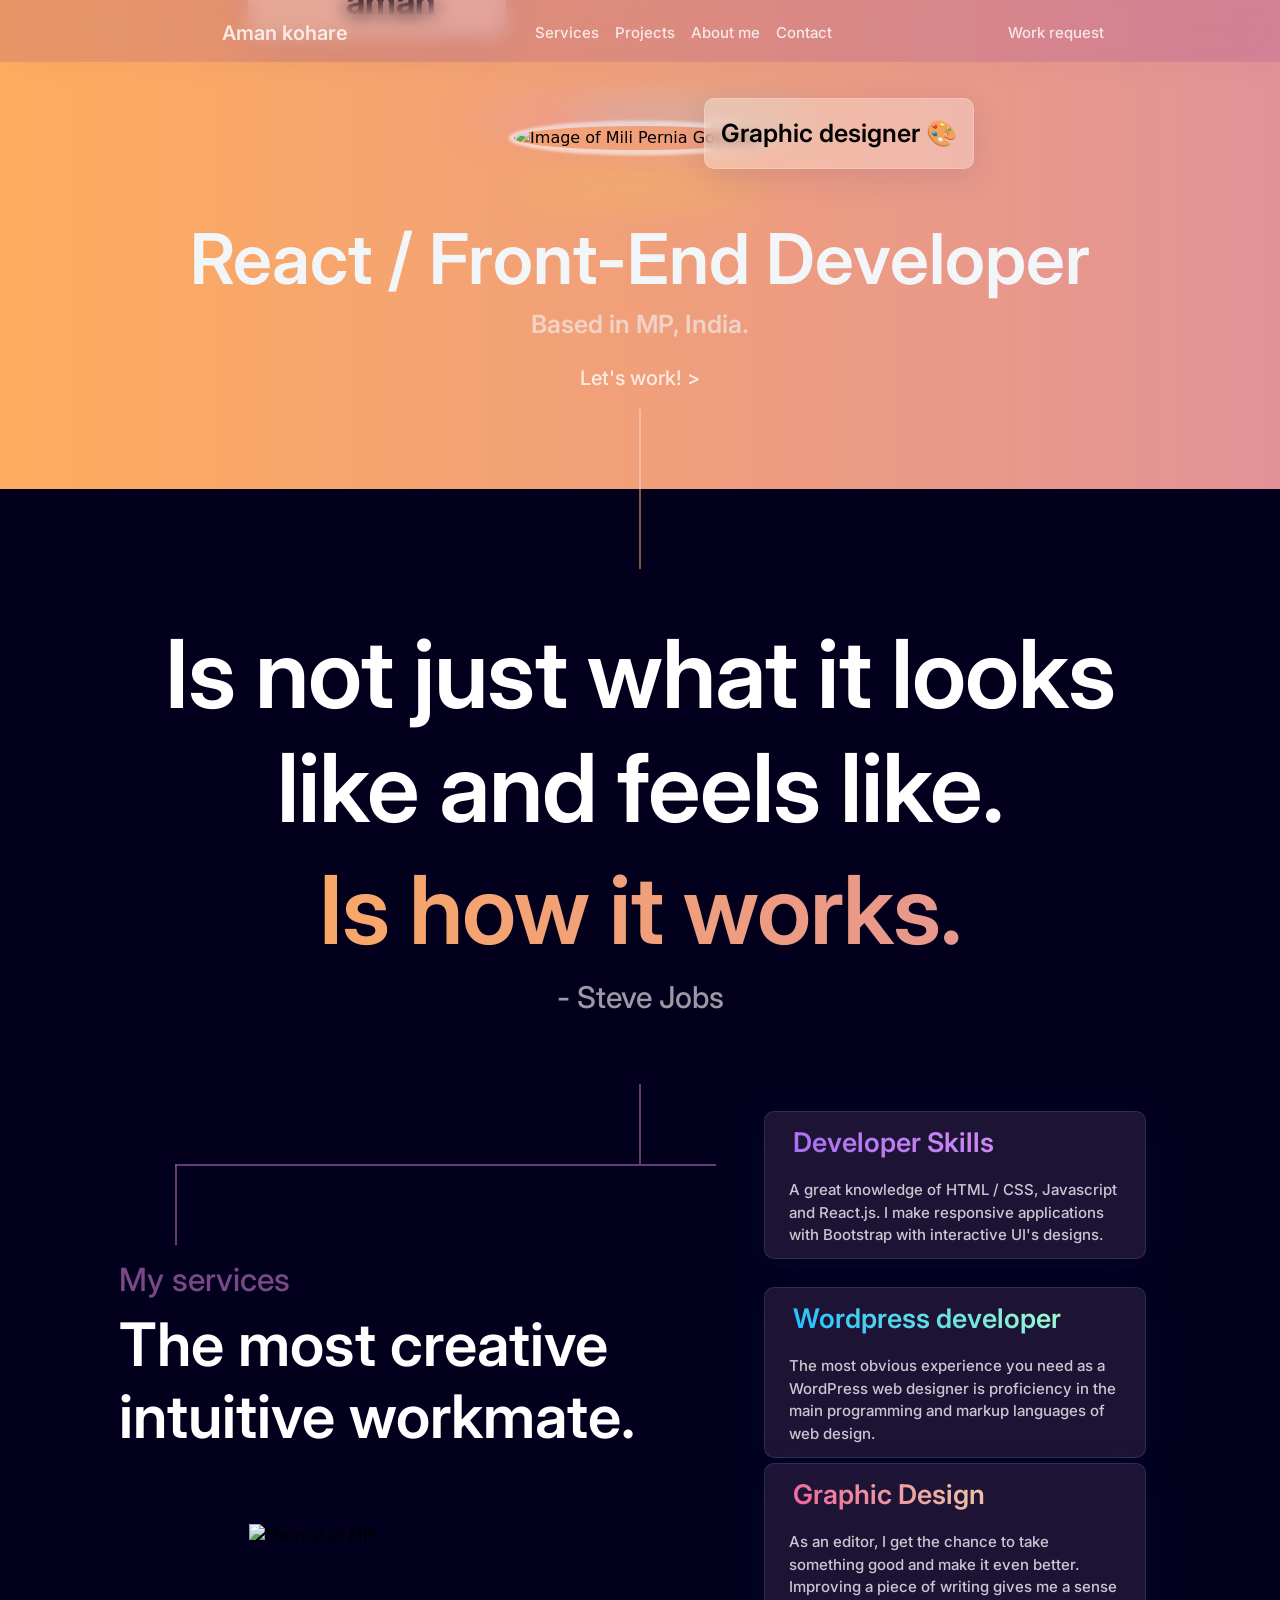
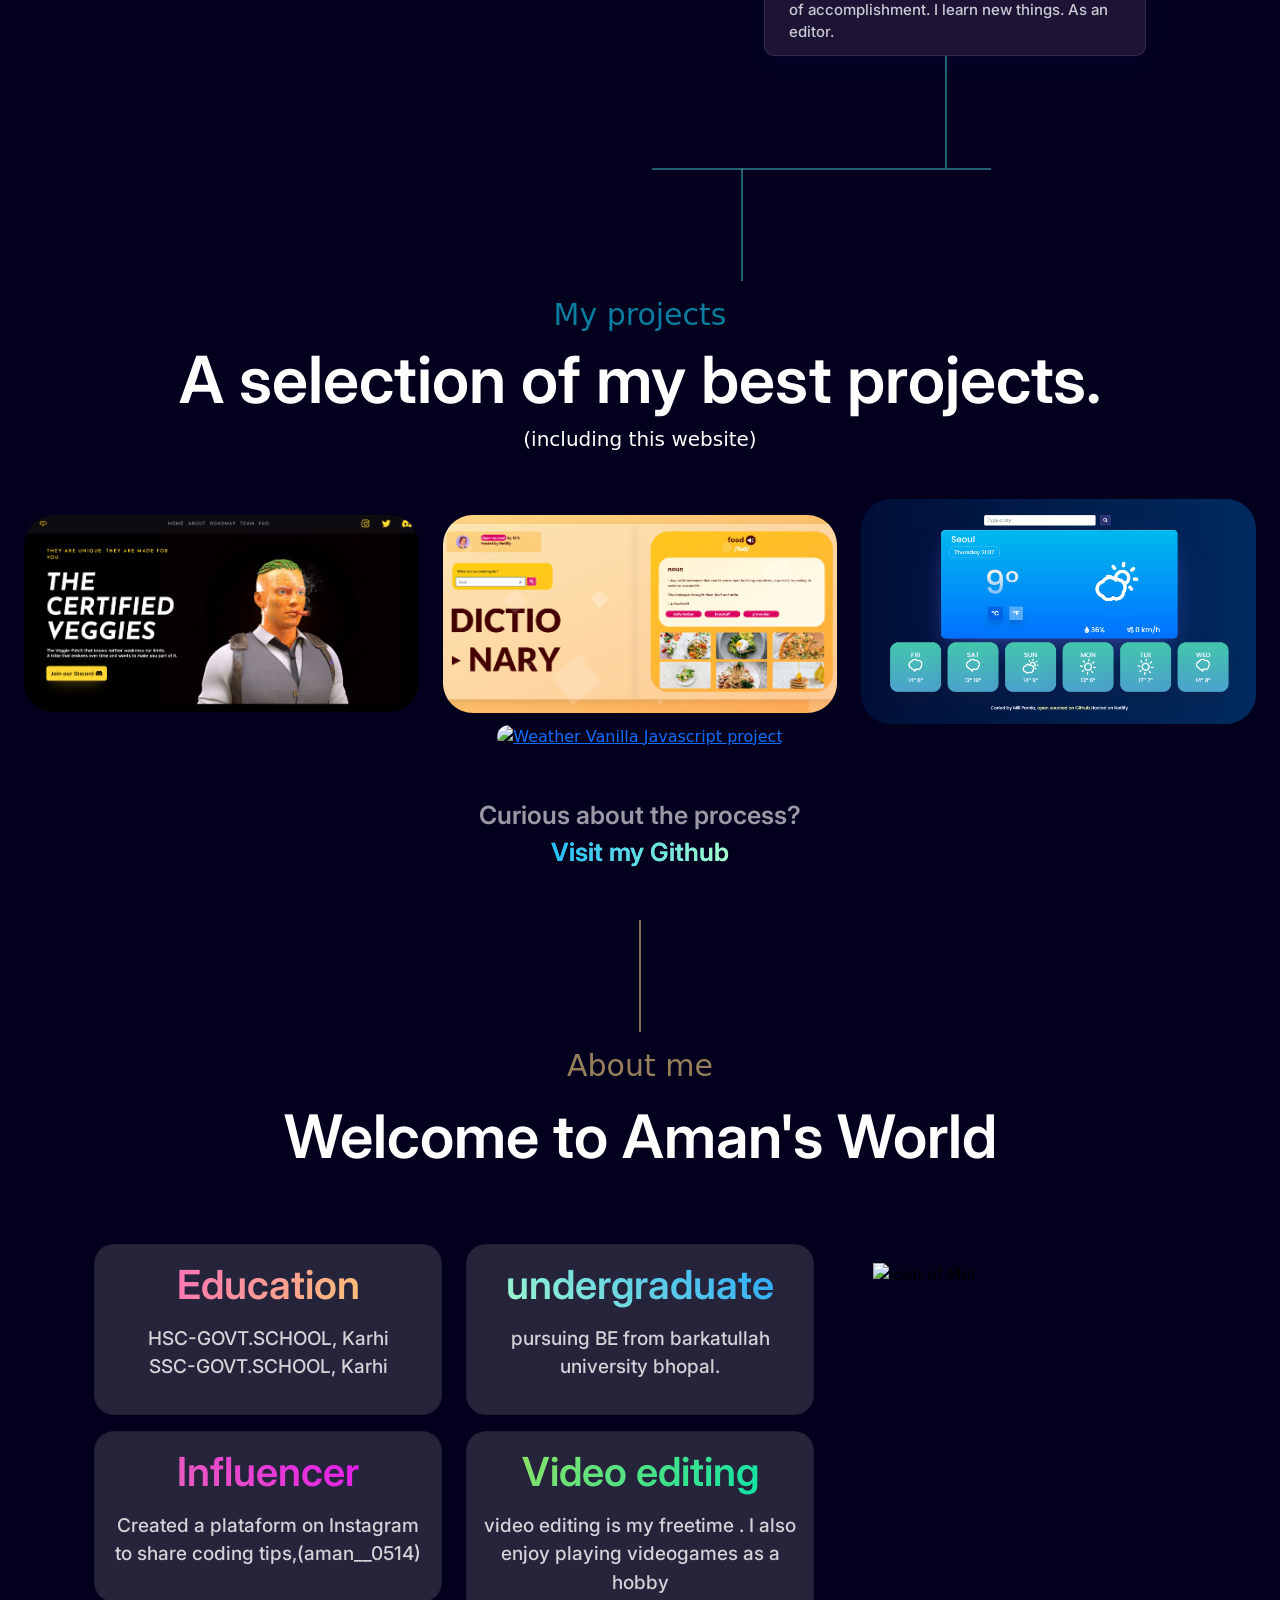
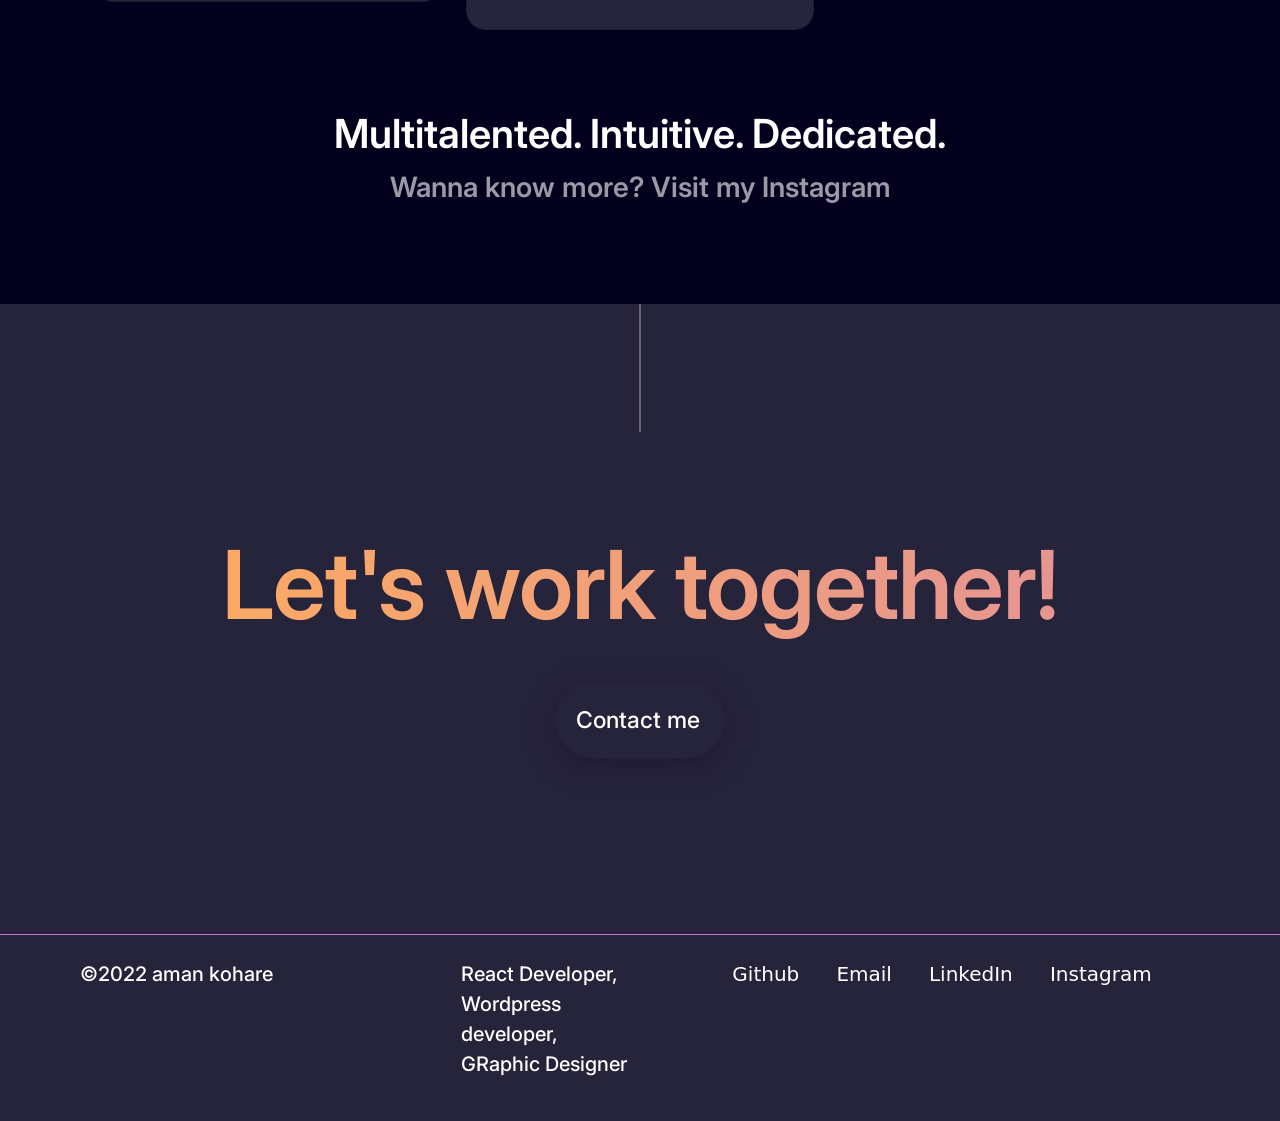
==== commit bcbb63d3: "loveyou" ====
--- a/index.html
+++ b/index.html
@@ -535,8 +535,8 @@
                 <div class="card-body" align="center">
                   <h5 class="card-title card-yellow">Education</h5>
                   <p class="card-info">
-                    12th from -G.B.H.S.SCHOOL KARHI <br>
-                    10th from -G.B.H.S.SCHOOL KARHI
+                    HSC-GOVT.SCHOOL, Karhi <br>
+                    SSC-GOVT.SCHOOL, Karhi
                   </p>
                 </div>
               </div>
